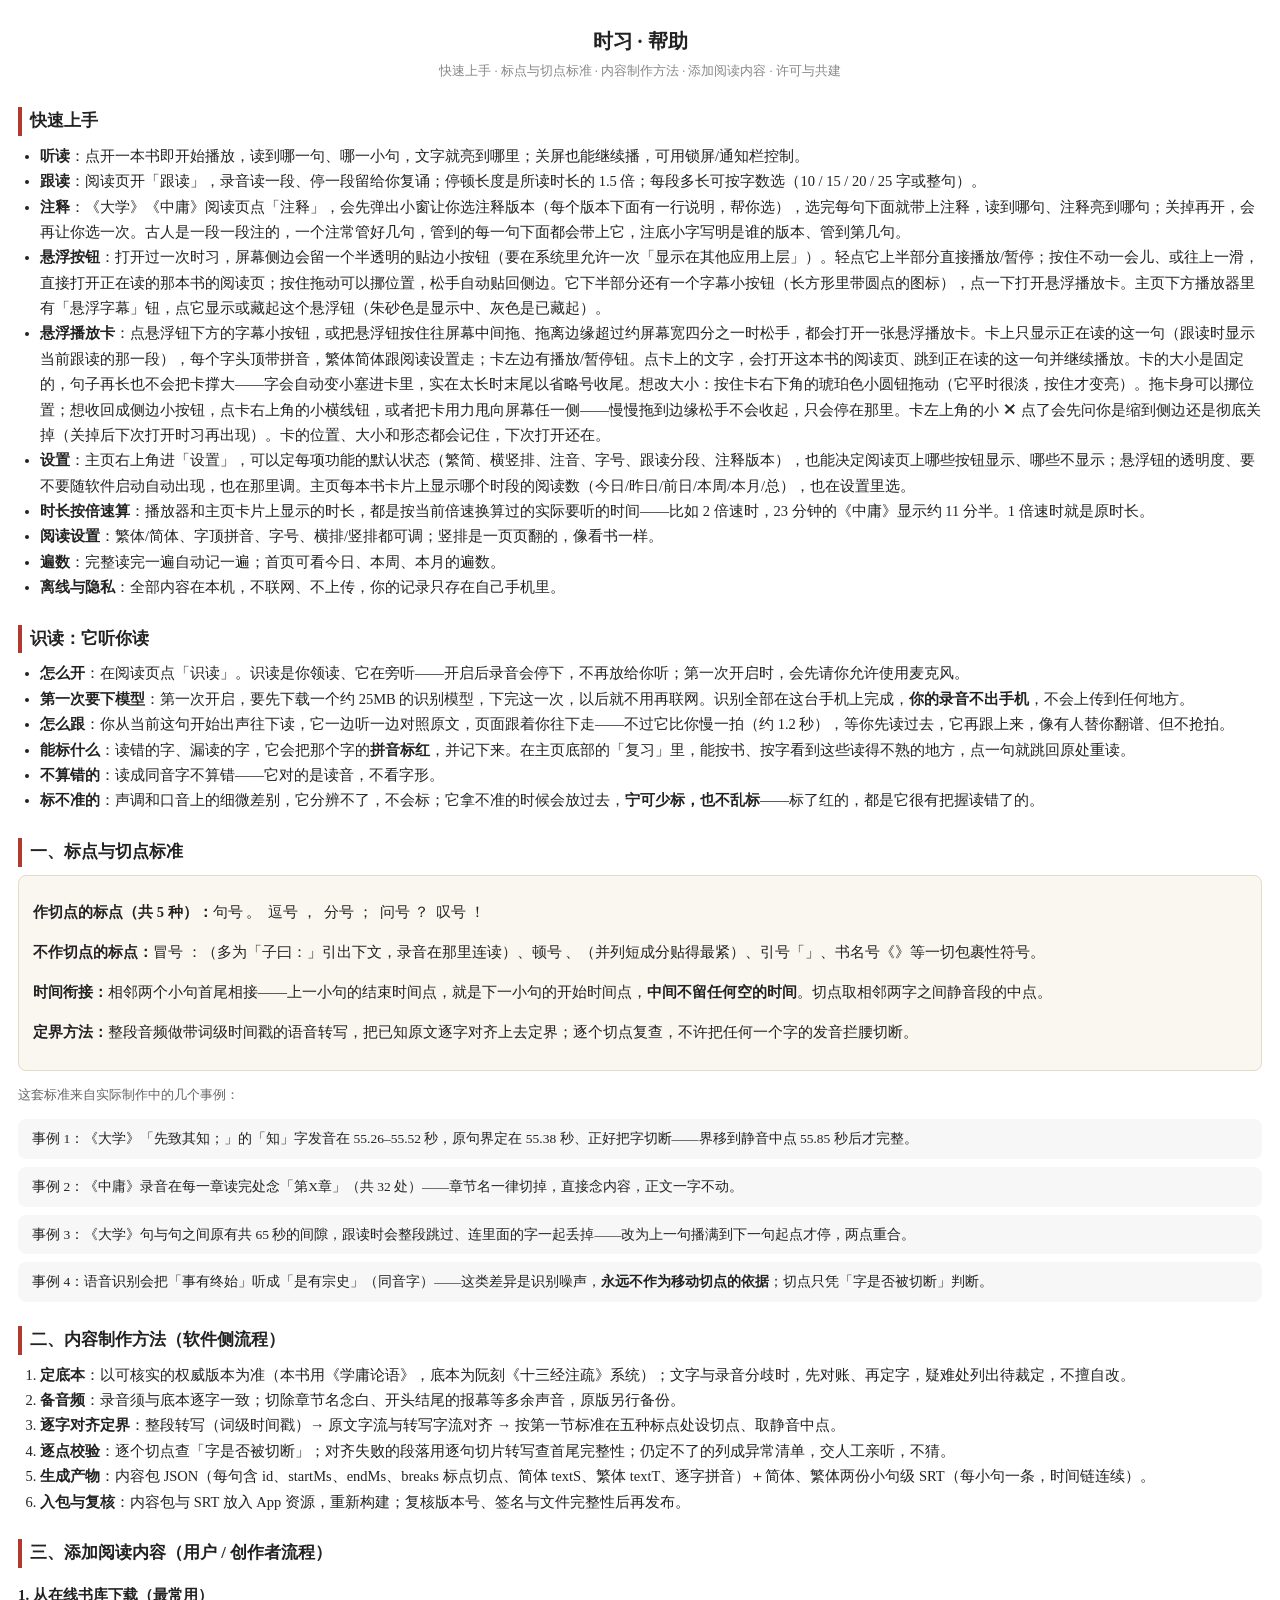
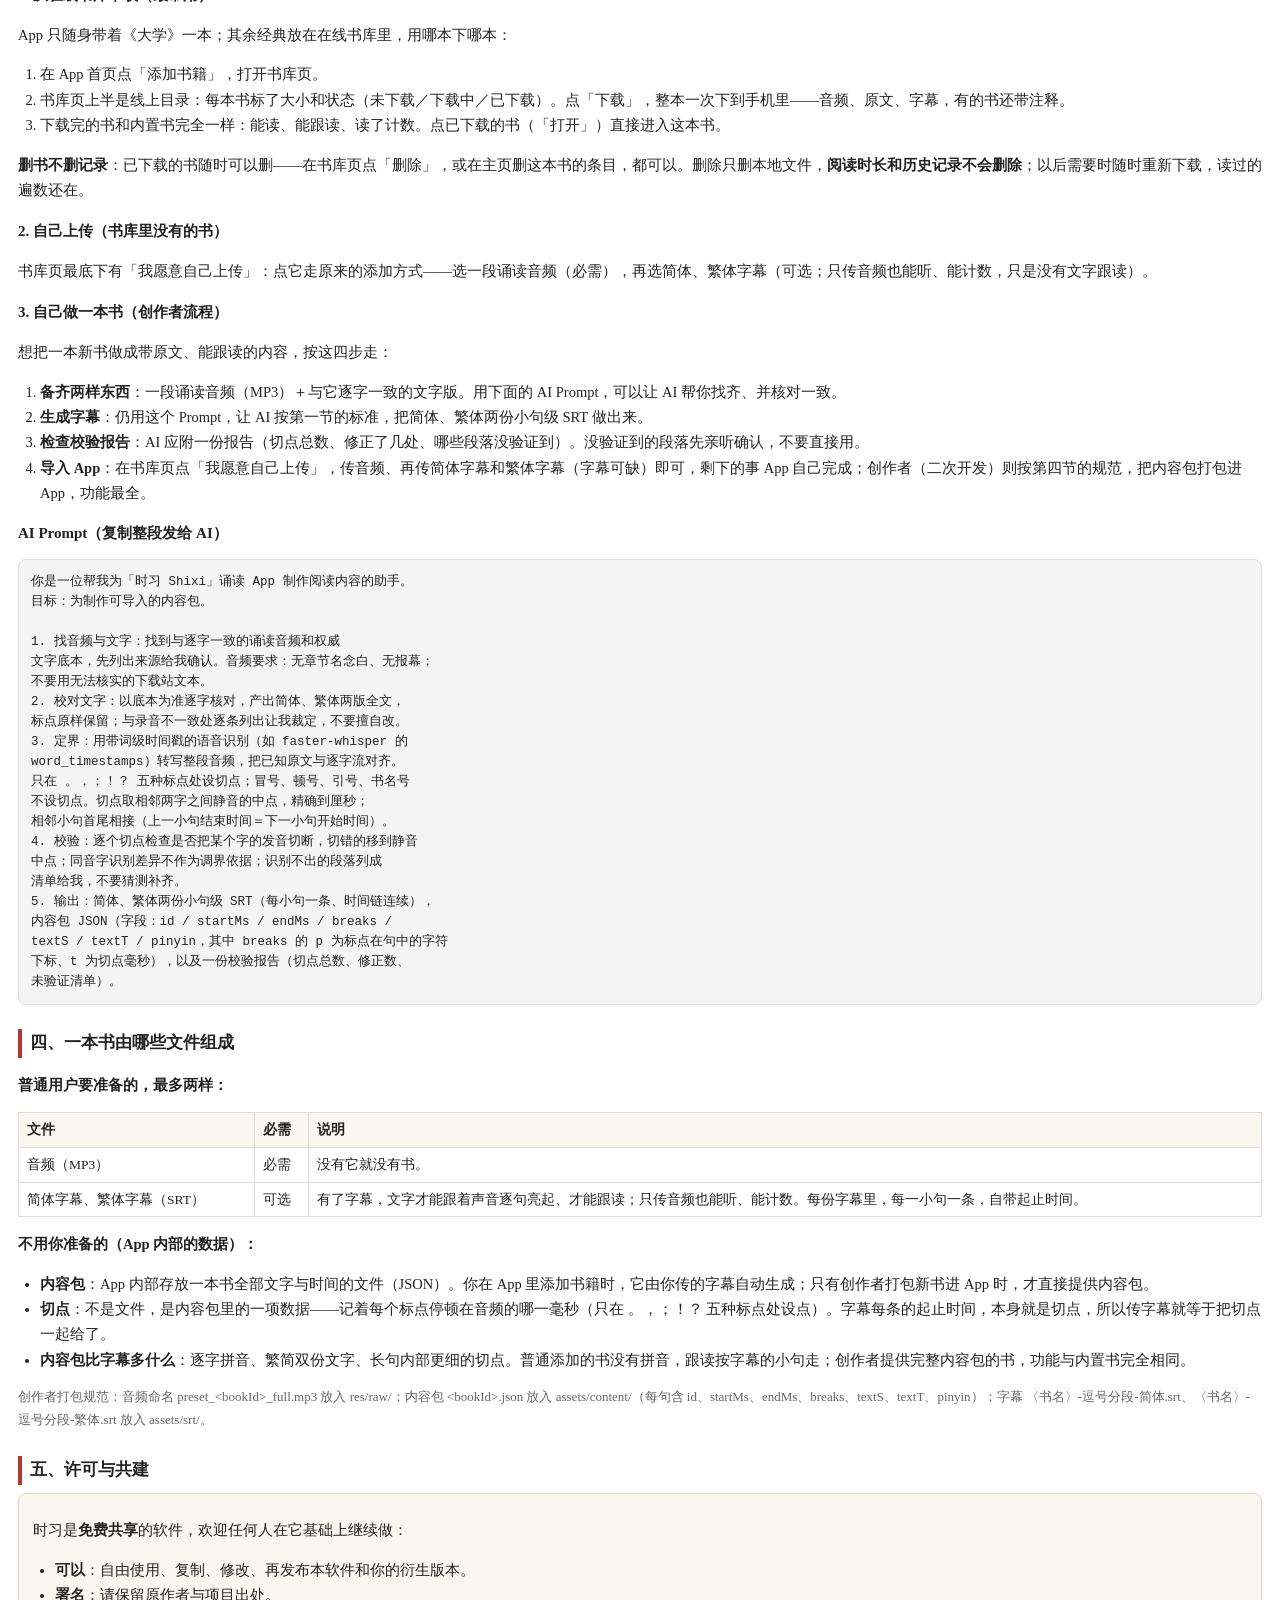
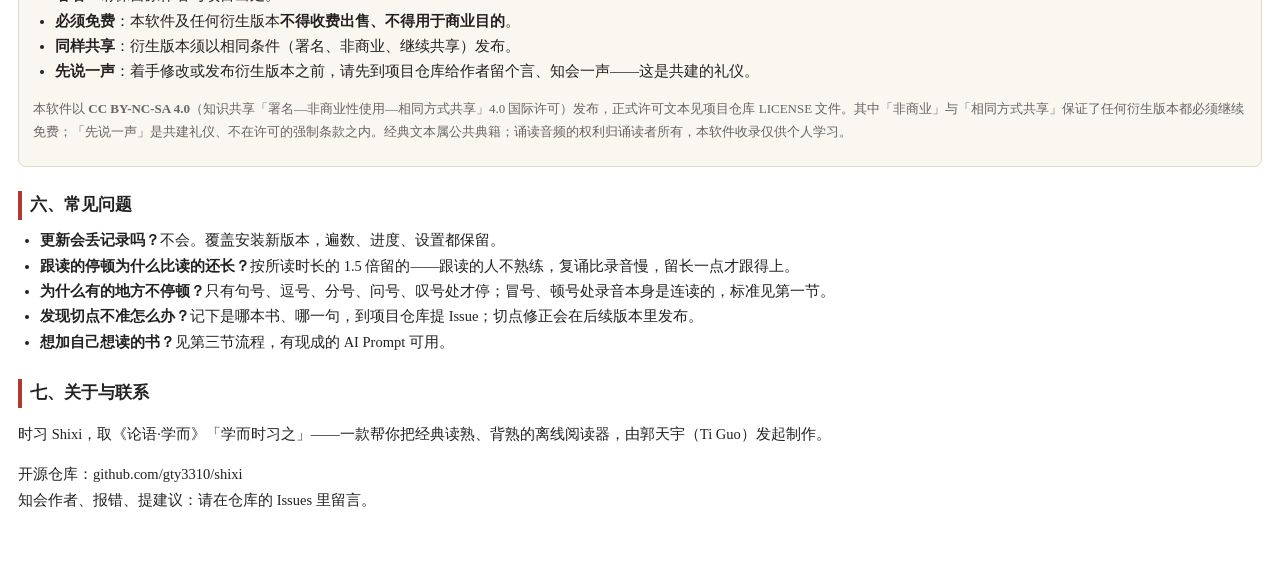
==== app/src/main/assets/help.html @ a1a8cb84 "v1.16.1 收尾：帮助页新增「识读：它听你读」一节（开启/25MB端侧模型/慢一拍1.2秒跟随/标红口径/同音字不算错/声调口音不标且不确定放过，源文件同步 assets 仅差 id=add）；设" ====
<!DOCTYPE html>
<html lang="zh-CN">
<head>
<meta charset="utf-8">
<meta name="viewport" content="width=device-width, initial-scale=1">
<title>时习 · 帮助</title>
<style>
body{font-family:"Noto Serif CJK SC",serif;margin:0;padding:20px 18px 40px;color:#222;line-height:1.75;font-size:15px;background:#fff}
h1{font-size:20px;text-align:center;margin:4px 0 2px}
.sub{text-align:center;color:#888;font-size:12.5px;margin-bottom:14px}
h2{font-size:16.5px;border-left:4px solid #b03a2e;padding-left:8px;margin:24px 0 8px}
h3{font-size:15px;margin:14px 0 4px}
p,li{font-size:14.5px}
ul,ol{padding-left:22px;margin:4px 0}
.rule{background:#faf6f0;border:1px solid #e5d9c8;border-radius:8px;padding:10px 14px;margin:8px 0}
.case{background:#f7f7f7;border-radius:8px;padding:8px 14px;margin:8px 0;font-size:13.5px}
pre{background:#f4f4f4;border:1px solid #ddd;border-radius:8px;padding:12px;font-size:12.5px;line-height:1.6;white-space:pre-wrap;word-break:break-all;font-family:monospace}
.small{color:#666;font-size:13px}
table{border-collapse:collapse;width:100%;font-size:13.5px;margin:6px 0}
td,th{border:1px solid #ddd;padding:5px 8px;text-align:left}
th{background:#faf6f0}
</style>
</head>
<body>
<h1>时习 · 帮助</h1>
<div class="sub">快速上手 · 标点与切点标准 · 内容制作方法 · 添加阅读内容 · 许可与共建</div>

<h2>快速上手</h2>
<ul>
<li><b>听读</b>：点开一本书即开始播放，读到哪一句、哪一小句，文字就亮到哪里；关屏也能继续播，可用锁屏/通知栏控制。</li>
<li><b>跟读</b>：阅读页开「跟读」，录音读一段、停一段留给你复诵；停顿长度是所读时长的 1.5 倍；每段多长可按字数选（10 / 15 / 20 / 25 字或整句）。</li>
<li><b>注释</b>：《大学》《中庸》阅读页点「注释」，会先弹出小窗让你选注释版本（每个版本下面有一行说明，帮你选），选完每句下面就带上注释，读到哪句、注释亮到哪句；关掉再开，会再让你选一次。古人是一段一段注的，一个注常管好几句，管到的每一句下面都会带上它，注底小字写明是谁的版本、管到第几句。</li>
<li><b>悬浮按钮</b>：打开过一次时习，屏幕侧边会留一个半透明的贴边小按钮（要在系统里允许一次「显示在其他应用上层」）。轻点它上半部分直接播放/暂停；按住不动一会儿、或往上一滑，直接打开正在读的那本书的阅读页；按住拖动可以挪位置，松手自动贴回侧边。它下半部分还有一个字幕小按钮（长方形里带圆点的图标），点一下打开悬浮播放卡。主页下方播放器里有「悬浮字幕」钮，点它显示或藏起这个悬浮钮（朱砂色是显示中、灰色是已藏起）。</li>
<li><b>悬浮播放卡</b>：点悬浮钮下方的字幕小按钮，或把悬浮钮按住往屏幕中间拖、拖离边缘超过约屏幕宽四分之一时松手，都会打开一张悬浮播放卡。卡上只显示正在读的这一句（跟读时显示当前跟读的那一段），每个字头顶带拼音，繁体简体跟阅读设置走；卡左边有播放/暂停钮。点卡上的文字，会打开这本书的阅读页、跳到正在读的这一句并继续播放。卡的大小是固定的，句子再长也不会把卡撑大——字会自动变小塞进卡里，实在太长时末尾以省略号收尾。想改大小：按住卡右下角的琥珀色小圆钮拖动（它平时很淡，按住才变亮）。拖卡身可以挪位置；想收回成侧边小按钮，点卡右上角的小横线钮，或者把卡用力甩向屏幕任一侧——慢慢拖到边缘松手不会收起，只会停在那里。卡左上角的小 ✕ 点了会先问你是缩到侧边还是彻底关掉（关掉后下次打开时习再出现）。卡的位置、大小和形态都会记住，下次打开还在。</li>
<li><b>设置</b>：主页右上角进「设置」，可以定每项功能的默认状态（繁简、横竖排、注音、字号、跟读分段、注释版本），也能决定阅读页上哪些按钮显示、哪些不显示；悬浮钮的透明度、要不要随软件启动自动出现，也在那里调。主页每本书卡片上显示哪个时段的阅读数（今日/昨日/前日/本周/本月/总），也在设置里选。</li>
<li><b>时长按倍速算</b>：播放器和主页卡片上显示的时长，都是按当前倍速换算过的实际要听的时间——比如 2 倍速时，23 分钟的《中庸》显示约 11 分半。1 倍速时就是原时长。</li>
<li><b>阅读设置</b>：繁体/简体、字顶拼音、字号、横排/竖排都可调；竖排是一页页翻的，像看书一样。</li>
<li><b>遍数</b>：完整读完一遍自动记一遍；首页可看今日、本周、本月的遍数。</li>
<li><b>离线与隐私</b>：全部内容在本机，不联网、不上传，你的记录只存在自己手机里。</li>
</ul>

<h2>识读：它听你读</h2>
<ul>
<li><b>怎么开</b>：在阅读页点「识读」。识读是你领读、它在旁听——开启后录音会停下，不再放给你听；第一次开启时，会先请你允许使用麦克风。</li>
<li><b>第一次要下模型</b>：第一次开启，要先下载一个约 25MB 的识别模型，下完这一次，以后就不用再联网。识别全部在这台手机上完成，<b>你的录音不出手机</b>，不会上传到任何地方。</li>
<li><b>怎么跟</b>：你从当前这句开始出声往下读，它一边听一边对照原文，页面跟着你往下走——不过它比你慢一拍（约 1.2 秒），等你先读过去，它再跟上来，像有人替你翻谱、但不抢拍。</li>
<li><b>能标什么</b>：读错的字、漏读的字，它会把那个字的<b>拼音标红</b>，并记下来。在主页底部的「复习」里，能按书、按字看到这些读得不熟的地方，点一句就跳回原处重读。</li>
<li><b>不算错的</b>：读成同音字不算错——它对的是读音，不看字形。</li>
<li><b>标不准的</b>：声调和口音上的细微差别，它分辨不了，不会标；它拿不准的时候会放过去，<b>宁可少标，也不乱标</b>——标了红的，都是它很有把握读错了的。</li>
</ul>

<h2>一、标点与切点标准</h2>
<div class="rule">
<p><b>作切点的标点（共 5 种）：</b>句号 。 &nbsp;逗号 ， &nbsp;分号 ； &nbsp;问号 ？ &nbsp;叹号 ！</p>
<p><b>不作切点的标点：</b>冒号 ：（多为「子曰：」引出下文，录音在那里连读）、顿号 、（并列短成分贴得最紧）、引号「」、书名号《》等一切包裹性符号。</p>
<p><b>时间衔接：</b>相邻两个小句首尾相接——上一小句的结束时间点，就是下一小句的开始时间点，<b>中间不留任何空的时间</b>。切点取相邻两字之间静音段的中点。</p>
<p><b>定界方法：</b>整段音频做带词级时间戳的语音转写，把已知原文逐字对齐上去定界；逐个切点复查，不许把任何一个字的发音拦腰切断。</p>
</div>
<p class="small">这套标准来自实际制作中的几个事例：</p>
<div class="case">事例 1：《大学》「先致其知；」的「知」字发音在 55.26–55.52 秒，原句界定在 55.38 秒、正好把字切断——界移到静音中点 55.85 秒后才完整。</div>
<div class="case">事例 2：《中庸》录音在每一章读完处念「第X章」（共 32 处）——章节名一律切掉，直接念内容，正文一字不动。</div>
<div class="case">事例 3：《大学》句与句之间原有共 65 秒的间隙，跟读时会整段跳过、连里面的字一起丢掉——改为上一句播满到下一句起点才停，两点重合。</div>
<div class="case">事例 4：语音识别会把「事有终始」听成「是有宗史」（同音字）——这类差异是识别噪声，<b>永远不作为移动切点的依据</b>；切点只凭「字是否被切断」判断。</div>

<h2>二、内容制作方法（软件侧流程）</h2>
<ol>
<li><b>定底本</b>：以可核实的权威版本为准（本书用《学庸论语》，底本为阮刻《十三经注疏》系统）；文字与录音分歧时，先对账、再定字，疑难处列出待裁定，不擅自改。</li>
<li><b>备音频</b>：录音须与底本逐字一致；切除章节名念白、开头结尾的报幕等多余声音，原版另行备份。</li>
<li><b>逐字对齐定界</b>：整段转写（词级时间戳）→ 原文字流与转写字流对齐 → 按第一节标准在五种标点处设切点、取静音中点。</li>
<li><b>逐点校验</b>：逐个切点查「字是否被切断」；对齐失败的段落用逐句切片转写查首尾完整性；仍定不了的列成异常清单，交人工亲听，不猜。</li>
<li><b>生成产物</b>：内容包 JSON（每句含 id、startMs、endMs、breaks 标点切点、简体 textS、繁体 textT、逐字拼音）＋简体、繁体两份小句级 SRT（每小句一条，时间链连续）。</li>
<li><b>入包与复核</b>：内容包与 SRT 放入 App 资源，重新构建；复核版本号、签名与文件完整性后再发布。</li>
</ol>

<h2 id="add">三、添加阅读内容（用户 / 创作者流程）</h2>
<h3>1. 从在线书库下载（最常用）</h3>
<p>App 只随身带着《大学》一本；其余经典放在在线书库里，用哪本下哪本：</p>
<ol>
<li>在 App 首页点「添加书籍」，打开书库页。</li>
<li>书库页上半是线上目录：每本书标了大小和状态（未下载／下载中／已下载）。点「下载」，整本一次下到手机里——音频、原文、字幕，有的书还带注释。</li>
<li>下载完的书和内置书完全一样：能读、能跟读、读了计数。点已下载的书（「打开」）直接进入这本书。</li>
</ol>
<p><b>删书不删记录</b>：已下载的书随时可以删——在书库页点「删除」，或在主页删这本书的条目，都可以。删除只删本地文件，<b>阅读时长和历史记录不会删除</b>；以后需要时随时重新下载，读过的遍数还在。</p>
<h3>2. 自己上传（书库里没有的书）</h3>
<p>书库页最底下有「我愿意自己上传」：点它走原来的添加方式——选一段诵读音频（必需），再选简体、繁体字幕（可选；只传音频也能听、能计数，只是没有文字跟读）。</p>
<h3>3. 自己做一本书（创作者流程）</h3>
<p>想把一本新书做成带原文、能跟读的内容，按这四步走：</p>
<ol>
<li><b>备齐两样东西</b>：一段诵读音频（MP3）＋与它逐字一致的文字版。用下面的 AI Prompt，可以让 AI 帮你找齐、并核对一致。</li>
<li><b>生成字幕</b>：仍用这个 Prompt，让 AI 按第一节的标准，把简体、繁体两份小句级 SRT 做出来。</li>
<li><b>检查校验报告</b>：AI 应附一份报告（切点总数、修正了几处、哪些段落没验证到）。没验证到的段落先亲听确认，不要直接用。</li>
<li><b>导入 App</b>：在书库页点「我愿意自己上传」，传音频、再传简体字幕和繁体字幕（字幕可缺）即可，剩下的事 App 自己完成；创作者（二次开发）则按第四节的规范，把内容包打包进 App，功能最全。</li>
</ol>
<h3>AI Prompt（复制整段发给 AI）</h3>
<pre>你是一位帮我为「时习 Shixi」诵读 App 制作阅读内容的助手。
目标：为制作可导入的内容包。

1. 找音频与文字：找到与逐字一致的诵读音频和权威
文字底本，先列出来源给我确认。音频要求：无章节名念白、无报幕；
不要用无法核实的下载站文本。
2. 校对文字：以底本为准逐字核对，产出简体、繁体两版全文，
标点原样保留；与录音不一致处逐条列出让我裁定，不要擅自改。
3. 定界：用带词级时间戳的语音识别（如 faster-whisper 的
word_timestamps）转写整段音频，把已知原文与逐字流对齐。
只在 。，；！？ 五种标点处设切点；冒号、顿号、引号、书名号
不设切点。切点取相邻两字之间静音的中点，精确到厘秒；
相邻小句首尾相接（上一小句结束时间＝下一小句开始时间）。
4. 校验：逐个切点检查是否把某个字的发音切断，切错的移到静音
中点；同音字识别差异不作为调界依据；识别不出的段落列成
清单给我，不要猜测补齐。
5. 输出：简体、繁体两份小句级 SRT（每小句一条、时间链连续），
内容包 JSON（字段：id / startMs / endMs / breaks /
textS / textT / pinyin，其中 breaks 的 p 为标点在句中的字符
下标、t 为切点毫秒），以及一份校验报告（切点总数、修正数、
未验证清单）。</pre>

<h2>四、一本书由哪些文件组成</h2>
<p><b>普通用户要准备的，最多两样：</b></p>
<table>
<tr><th>文件</th><th>必需</th><th>说明</th></tr>
<tr><td>音频（MP3）</td><td>必需</td><td>没有它就没有书。</td></tr>
<tr><td>简体字幕、繁体字幕（SRT）</td><td>可选</td><td>有了字幕，文字才能跟着声音逐句亮起、才能跟读；只传音频也能听、能计数。每份字幕里，每一小句一条，自带起止时间。</td></tr>
</table>
<p><b>不用你准备的（App 内部的数据）：</b></p>
<ul>
<li><b>内容包</b>：App 内部存放一本书全部文字与时间的文件（JSON）。你在 App 里添加书籍时，它由你传的字幕自动生成；只有创作者打包新书进 App 时，才直接提供内容包。</li>
<li><b>切点</b>：不是文件，是内容包里的一项数据——记着每个标点停顿在音频的哪一毫秒（只在 。，；！？ 五种标点处设点）。字幕每条的起止时间，本身就是切点，所以传字幕就等于把切点一起给了。</li>
<li><b>内容包比字幕多什么</b>：逐字拼音、繁简双份文字、长句内部更细的切点。普通添加的书没有拼音，跟读按字幕的小句走；创作者提供完整内容包的书，功能与内置书完全相同。</li>
</ul>
<p class="small">创作者打包规范：音频命名 preset_&lt;bookId&gt;_full.mp3 放入 res/raw/；内容包 &lt;bookId&gt;.json 放入 assets/content/（每句含 id、startMs、endMs、breaks、textS、textT、pinyin）；字幕 〈书名〉-逗号分段-简体.srt、〈书名〉-逗号分段-繁体.srt 放入 assets/srt/。</p>

<h2>五、许可与共建</h2>
<div class="rule">
<p>时习是<b>免费共享</b>的软件，欢迎任何人在它基础上继续做：</p>
<ul>
<li><b>可以</b>：自由使用、复制、修改、再发布本软件和你的衍生版本。</li>
<li><b>署名</b>：请保留原作者与项目出处。</li>
<li><b>必须免费</b>：本软件及任何衍生版本<b>不得收费出售、不得用于商业目的</b>。</li>
<li><b>同样共享</b>：衍生版本须以相同条件（署名、非商业、继续共享）发布。</li>
<li><b>先说一声</b>：着手修改或发布衍生版本之前，请先到项目仓库给作者留个言、知会一声——这是共建的礼仪。</li>
</ul>
<p class="small">本软件以 <b>CC BY-NC-SA 4.0</b>（知识共享「署名—非商业性使用—相同方式共享」4.0 国际许可）发布，正式许可文本见项目仓库 LICENSE 文件。其中「非商业」与「相同方式共享」保证了任何衍生版本都必须继续免费；「先说一声」是共建礼仪、不在许可的强制条款之内。经典文本属公共典籍；诵读音频的权利归诵读者所有，本软件收录仅供个人学习。</p>
</div>

<h2>六、常见问题</h2>
<ul>
<li><b>更新会丢记录吗？</b>不会。覆盖安装新版本，遍数、进度、设置都保留。</li>
<li><b>跟读的停顿为什么比读的还长？</b>按所读时长的 1.5 倍留的——跟读的人不熟练，复诵比录音慢，留长一点才跟得上。</li>
<li><b>为什么有的地方不停顿？</b>只有句号、逗号、分号、问号、叹号处才停；冒号、顿号处录音本身是连读的，标准见第一节。</li>
<li><b>发现切点不准怎么办？</b>记下是哪本书、哪一句，到项目仓库提 Issue；切点修正会在后续版本里发布。</li>
<li><b>想加自己想读的书？</b>见第三节流程，有现成的 AI Prompt 可用。</li>
</ul>

<h2>七、关于与联系</h2>
<p>时习 Shixi，取《论语·学而》「学而时习之」——一款帮你把经典读熟、背熟的离线阅读器，由郭天宇（Ti Guo）发起制作。</p>
<p>开源仓库：github.com/gty3310/shixi<br>知会作者、报错、提建议：请在仓库的 Issues 里留言。</p>
</body>
</html>
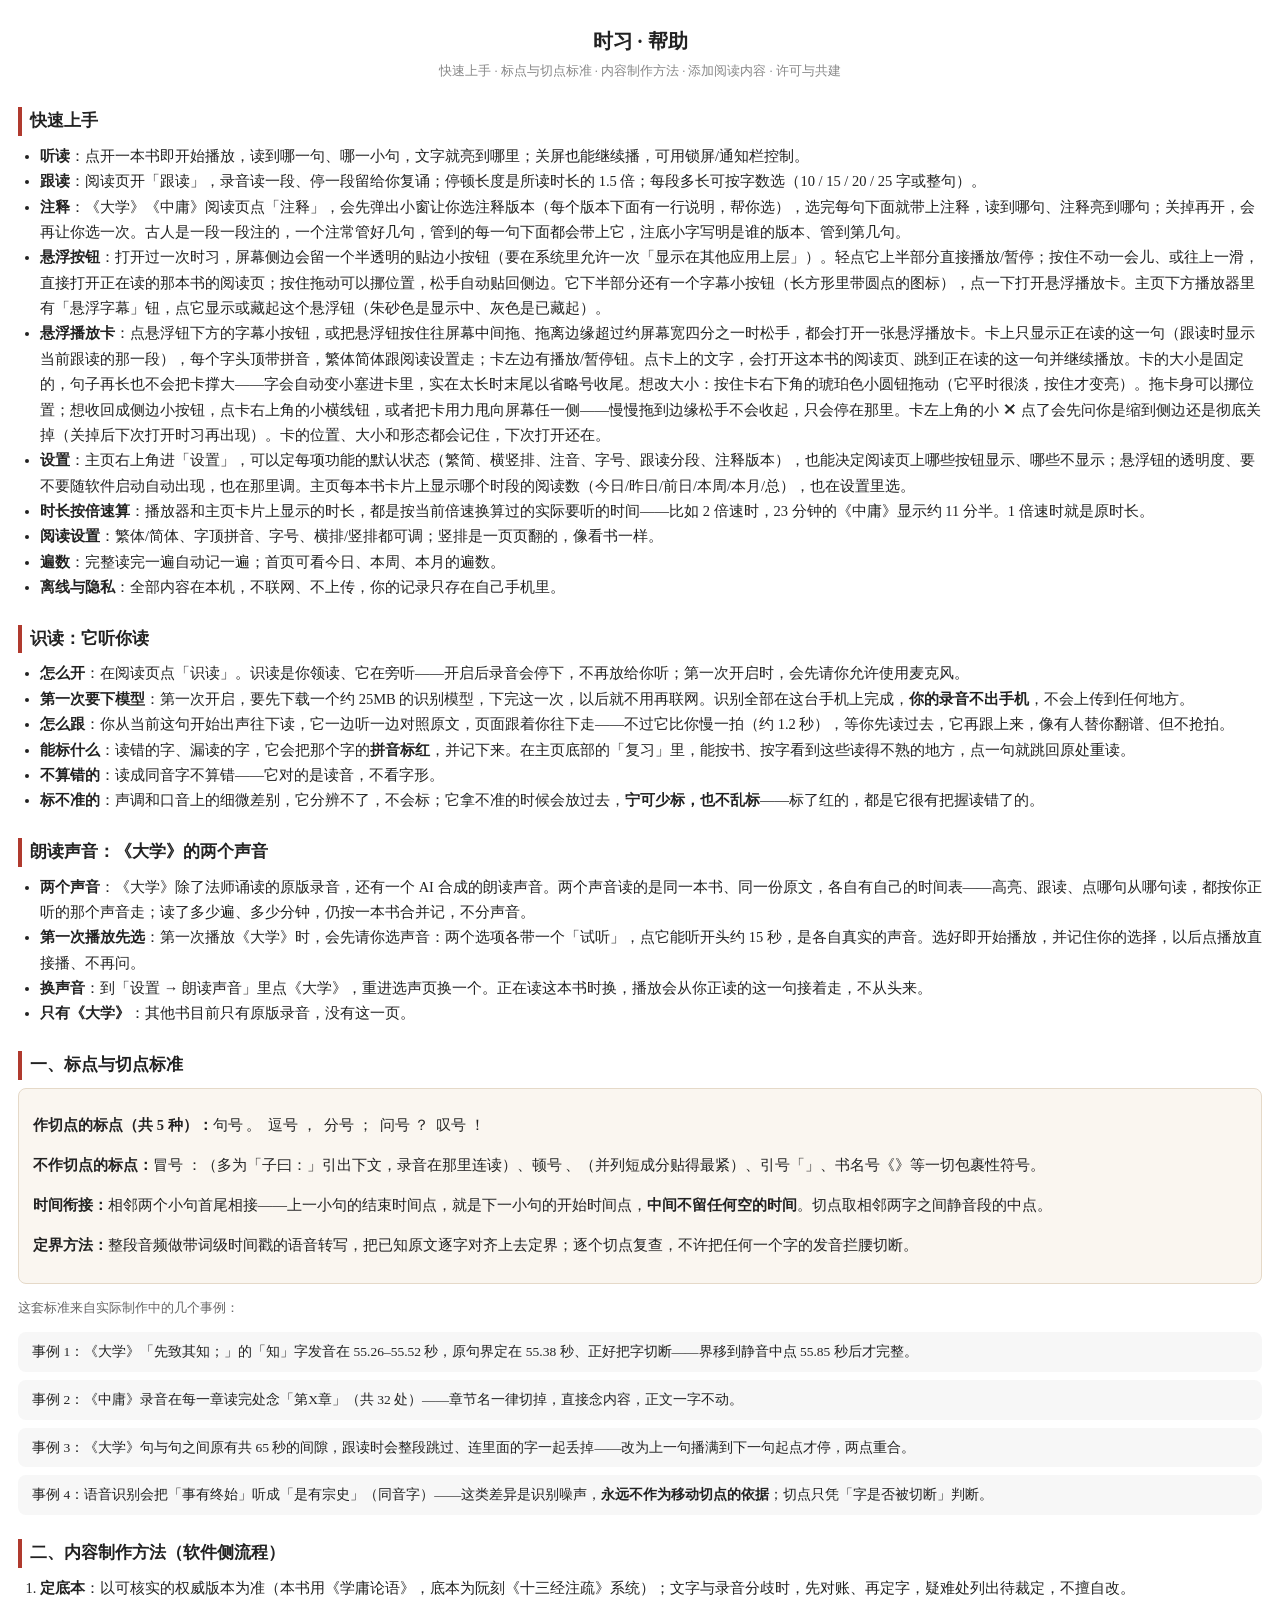
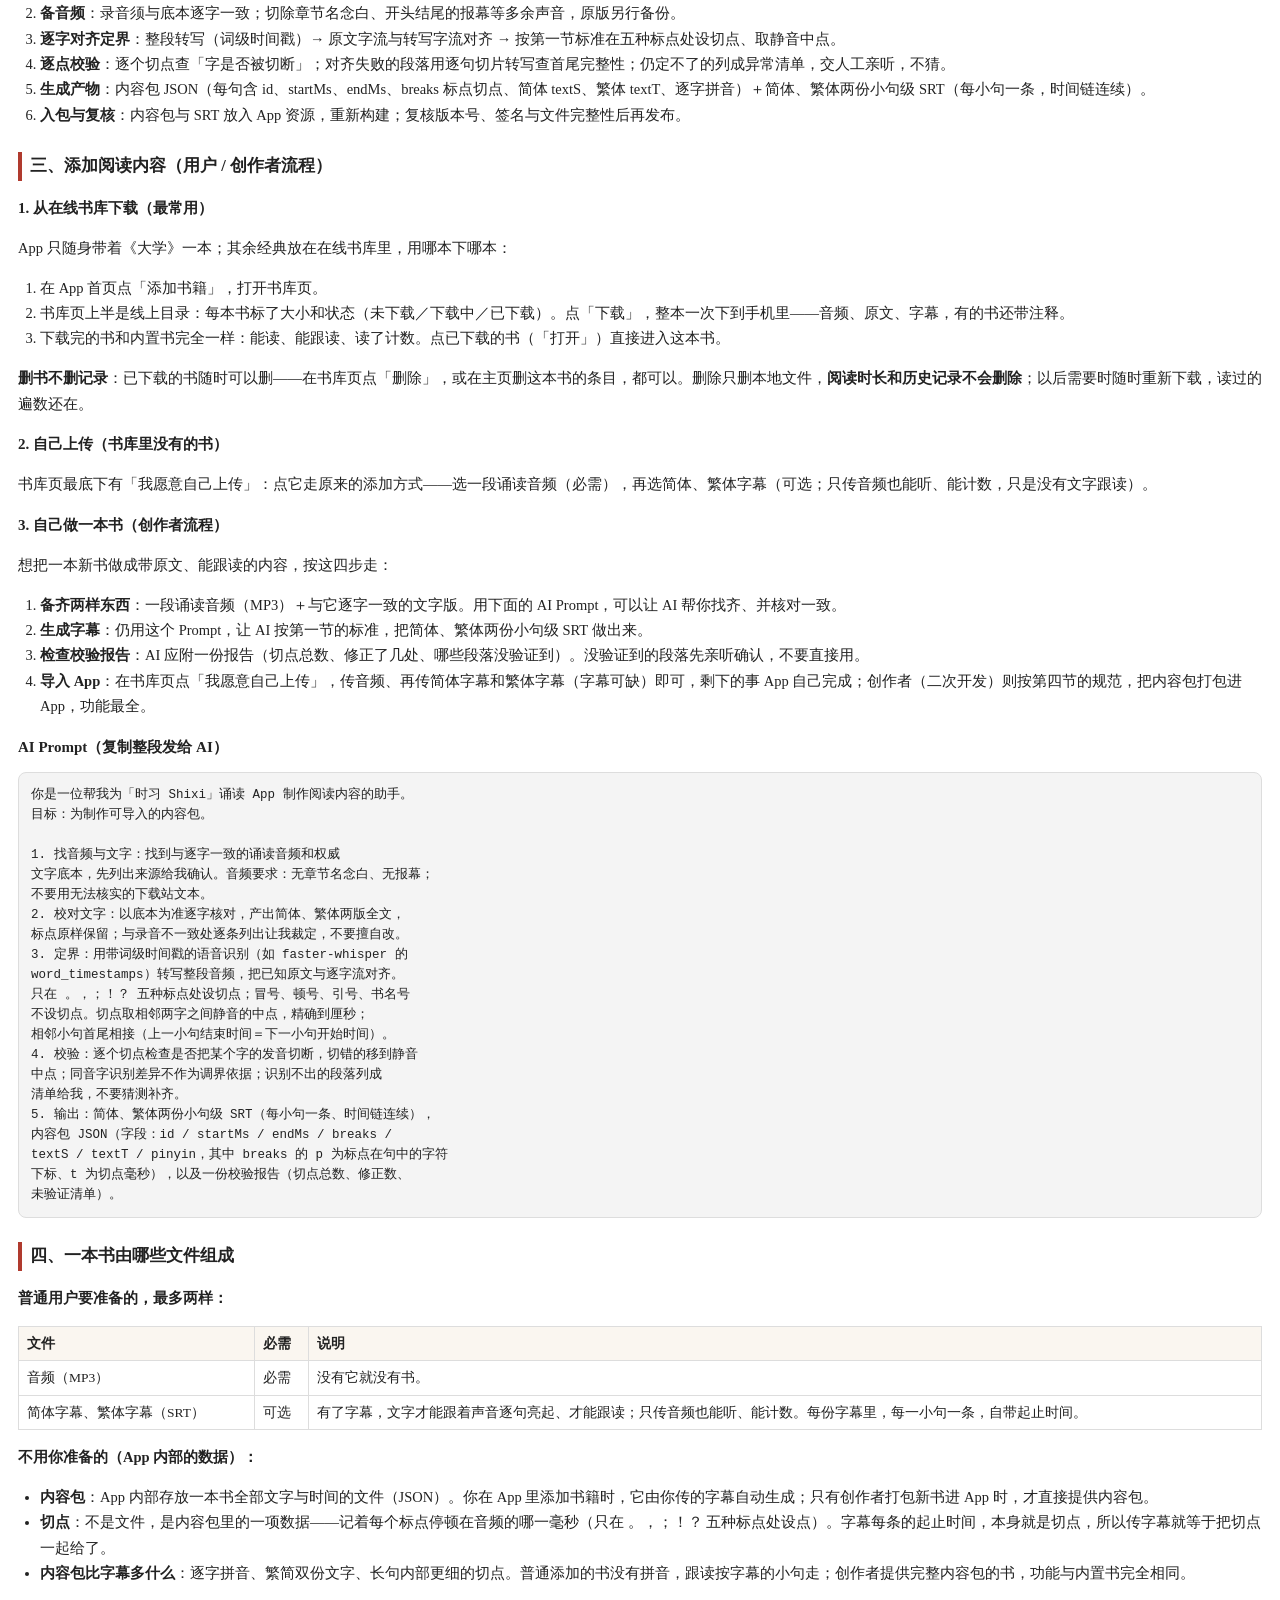
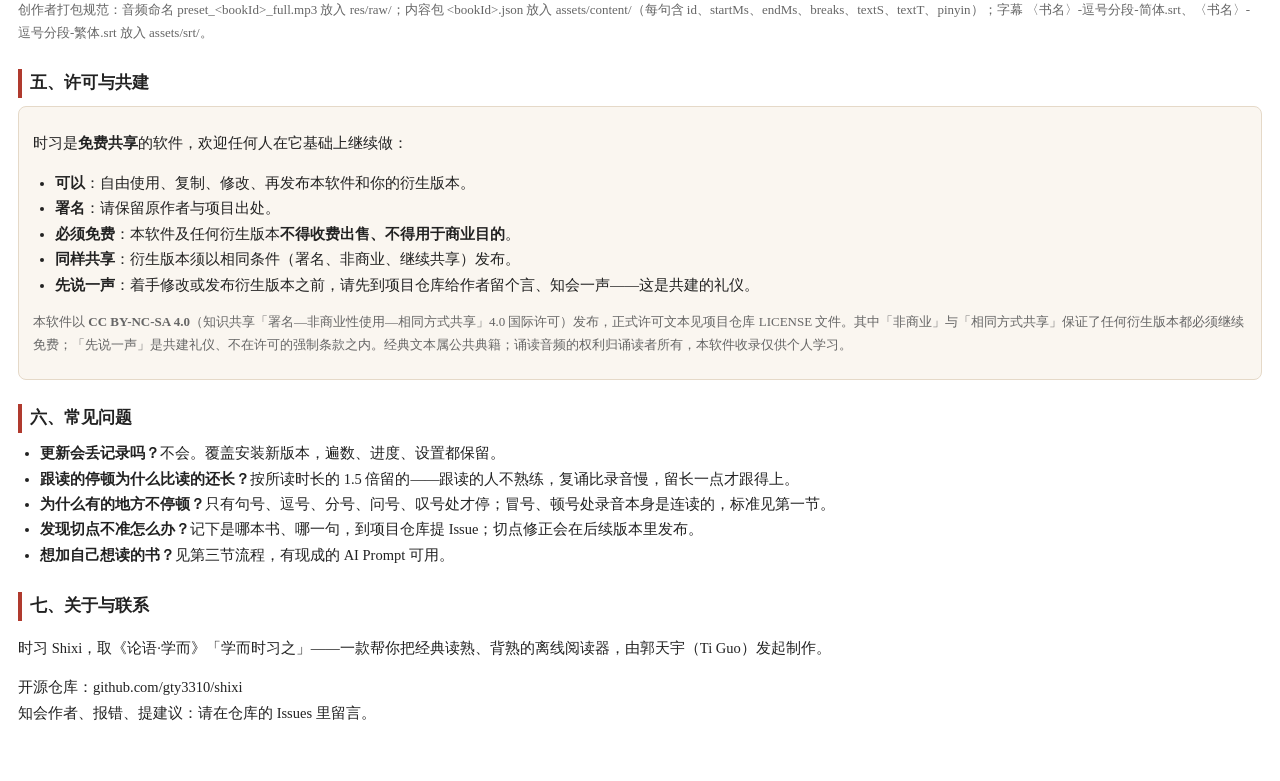
==== commit 947cf7a3: "v1.17.0 《大学》双声音与首播选声：新增 AI 朗读音轨资产（audio_ai，与原声同句 id、时间轴逐句实测）；VoicePref 按书存声音偏好（voice_pref_<bookId>）与" ====
--- a/app/src/main/assets/help.html
+++ b/app/src/main/assets/help.html
@@ -47,6 +47,14 @@
 <li><b>能标什么</b>：读错的字、漏读的字，它会把那个字的<b>拼音标红</b>，并记下来。在主页底部的「复习」里，能按书、按字看到这些读得不熟的地方，点一句就跳回原处重读。</li>
 <li><b>不算错的</b>：读成同音字不算错——它对的是读音，不看字形。</li>
 <li><b>标不准的</b>：声调和口音上的细微差别，它分辨不了，不会标；它拿不准的时候会放过去，<b>宁可少标，也不乱标</b>——标了红的，都是它很有把握读错了的。</li>
+</ul>
+
+<h2>朗读声音：《大学》的两个声音</h2>
+<ul>
+<li><b>两个声音</b>：《大学》除了法师诵读的原版录音，还有一个 AI 合成的朗读声音。两个声音读的是同一本书、同一份原文，各自有自己的时间表——高亮、跟读、点哪句从哪句读，都按你正听的那个声音走；读了多少遍、多少分钟，仍按一本书合并记，不分声音。</li>
+<li><b>第一次播放先选</b>：第一次播放《大学》时，会先请你选声音：两个选项各带一个「试听」，点它能听开头约 15 秒，是各自真实的声音。选好即开始播放，并记住你的选择，以后点播放直接播、不再问。</li>
+<li><b>换声音</b>：到「设置 → 朗读声音」里点《大学》，重进选声页换一个。正在读这本书时换，播放会从你正读的这一句接着走，不从头来。</li>
+<li><b>只有《大学》</b>：其他书目前只有原版录音，没有这一页。</li>
 </ul>
 
 <h2>一、标点与切点标准</h2>
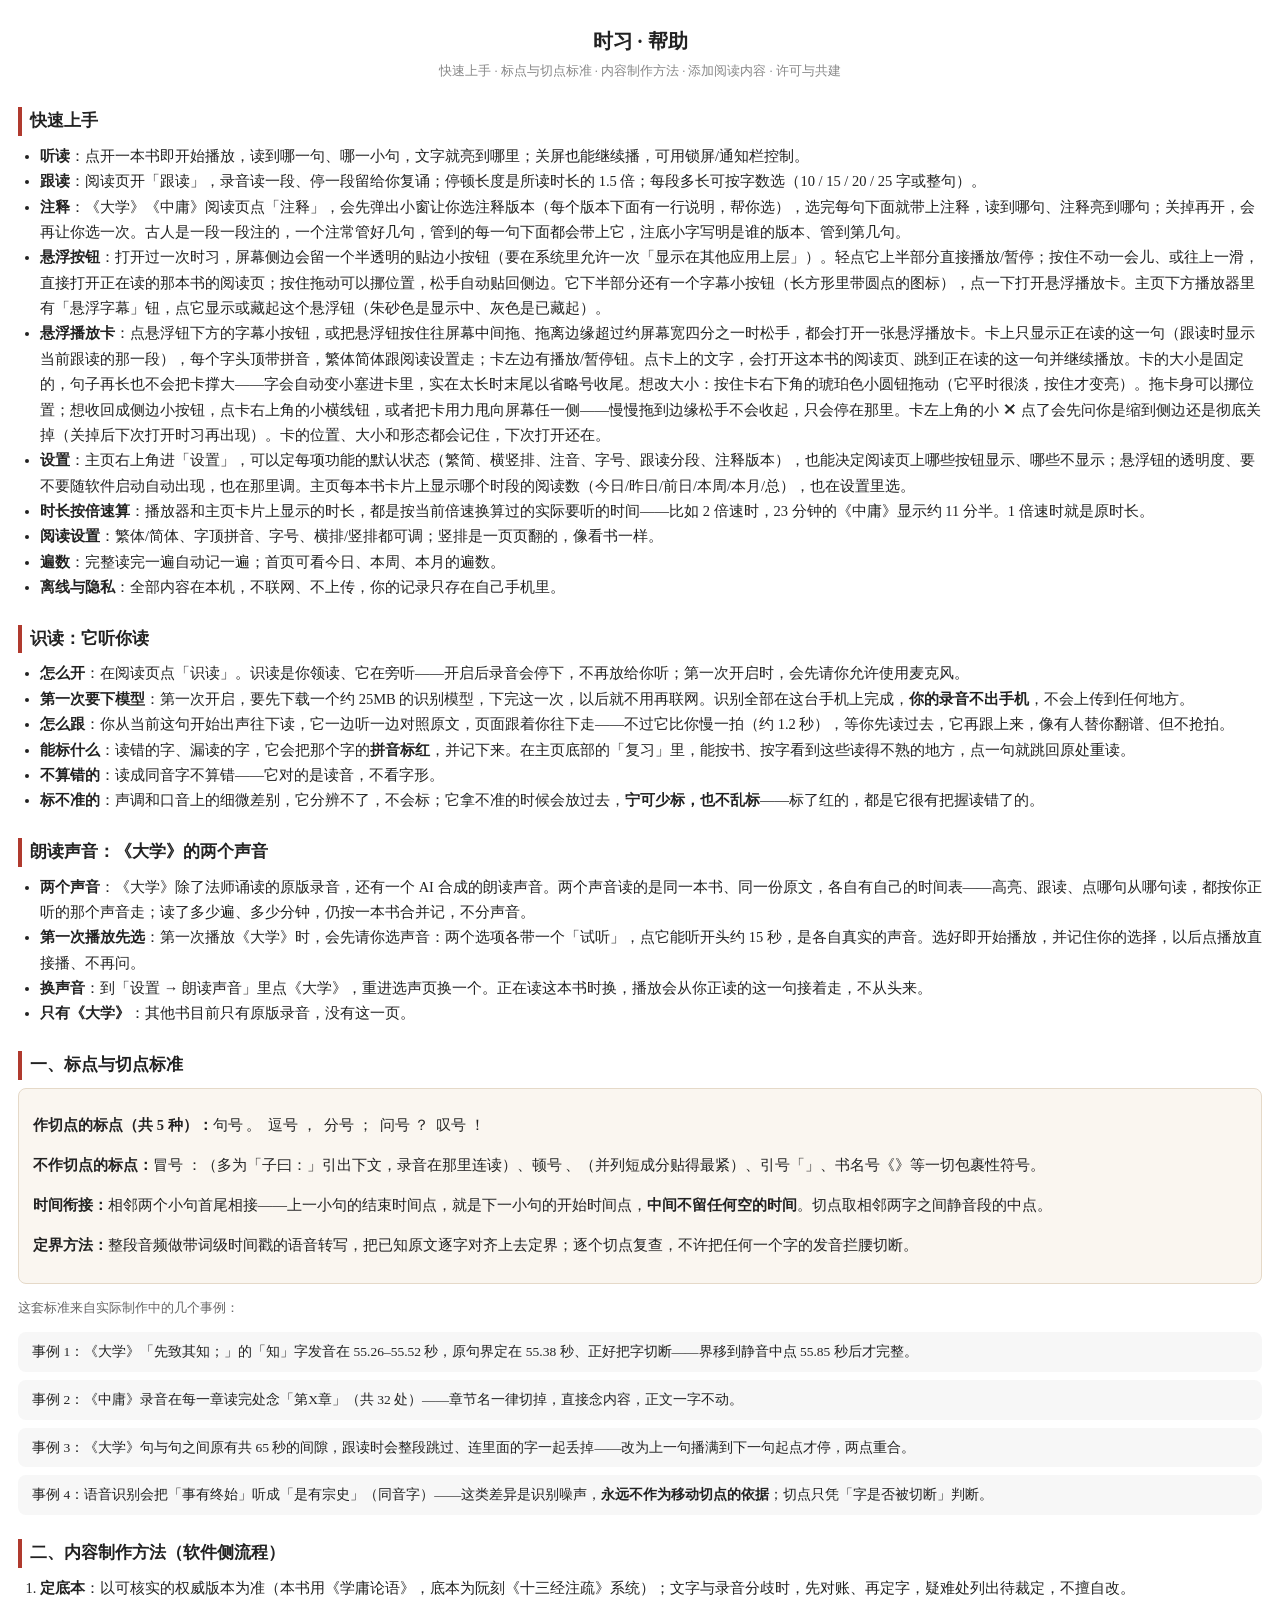
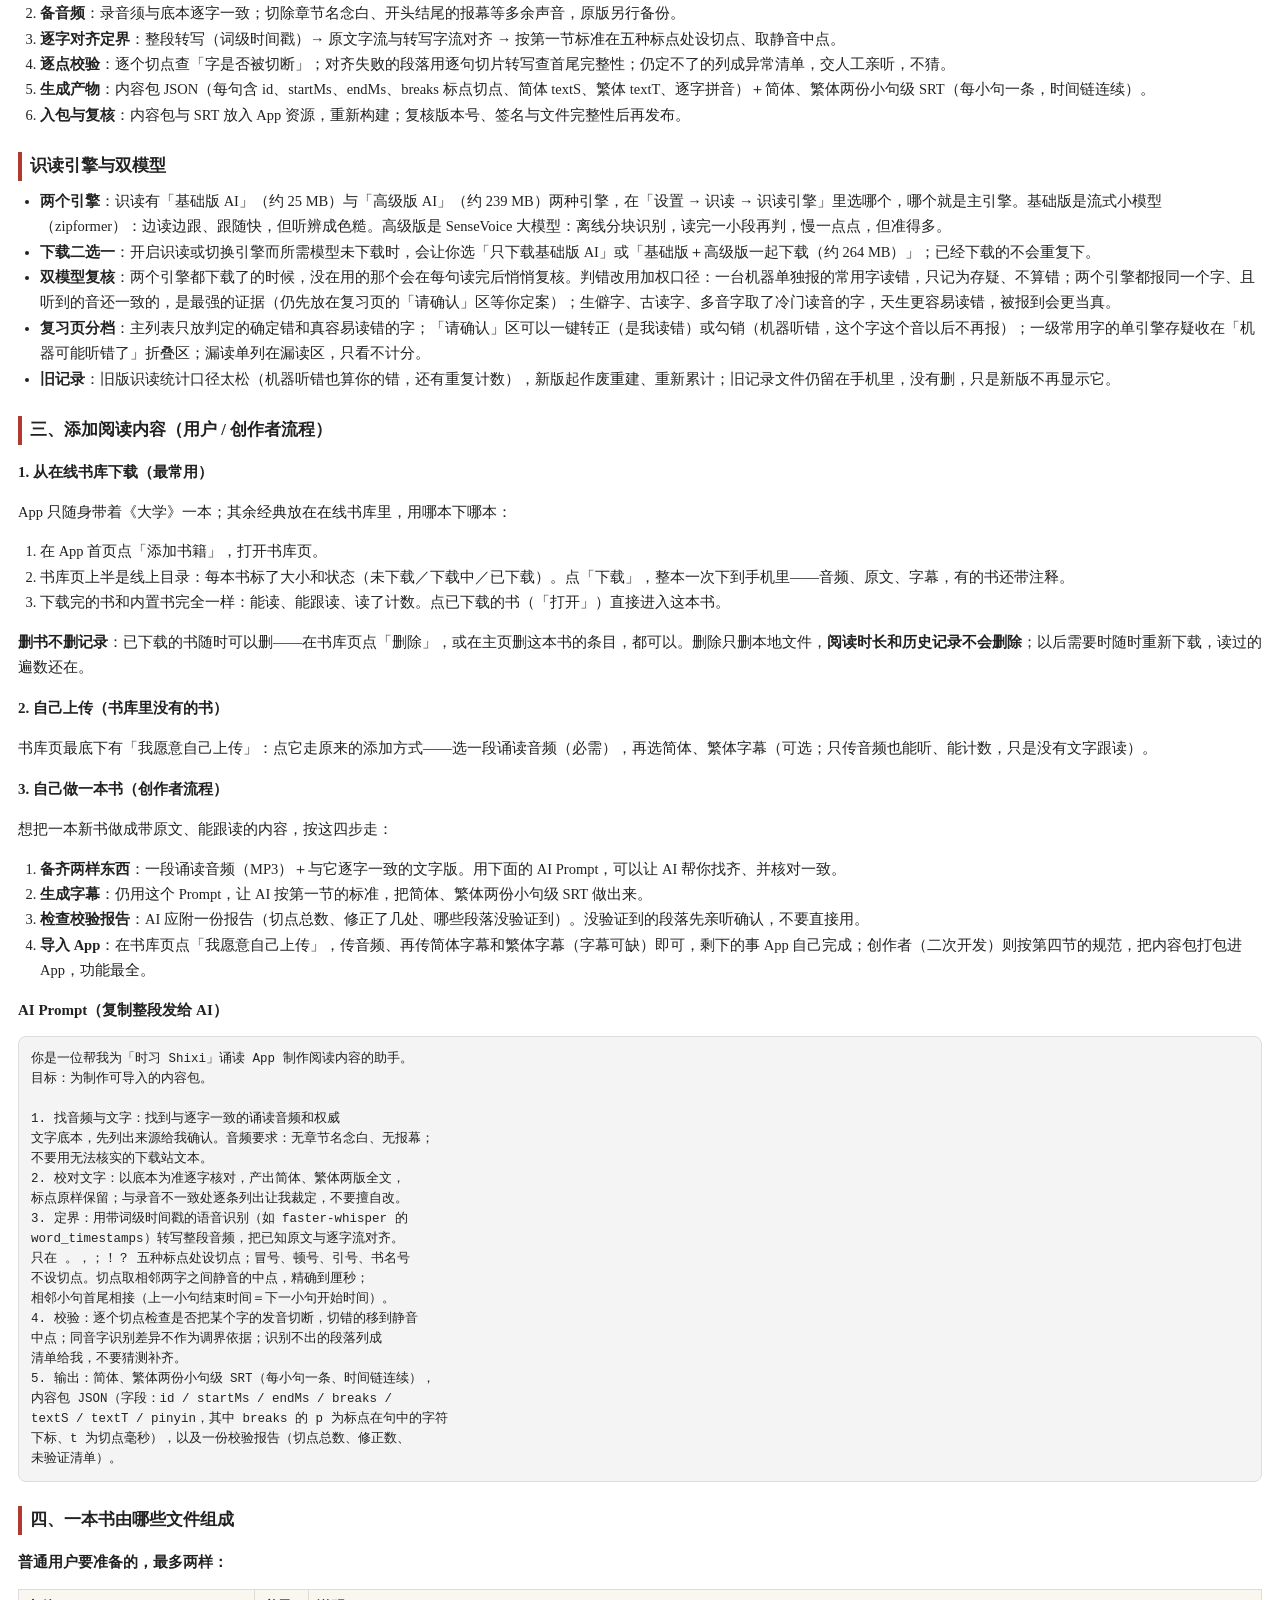
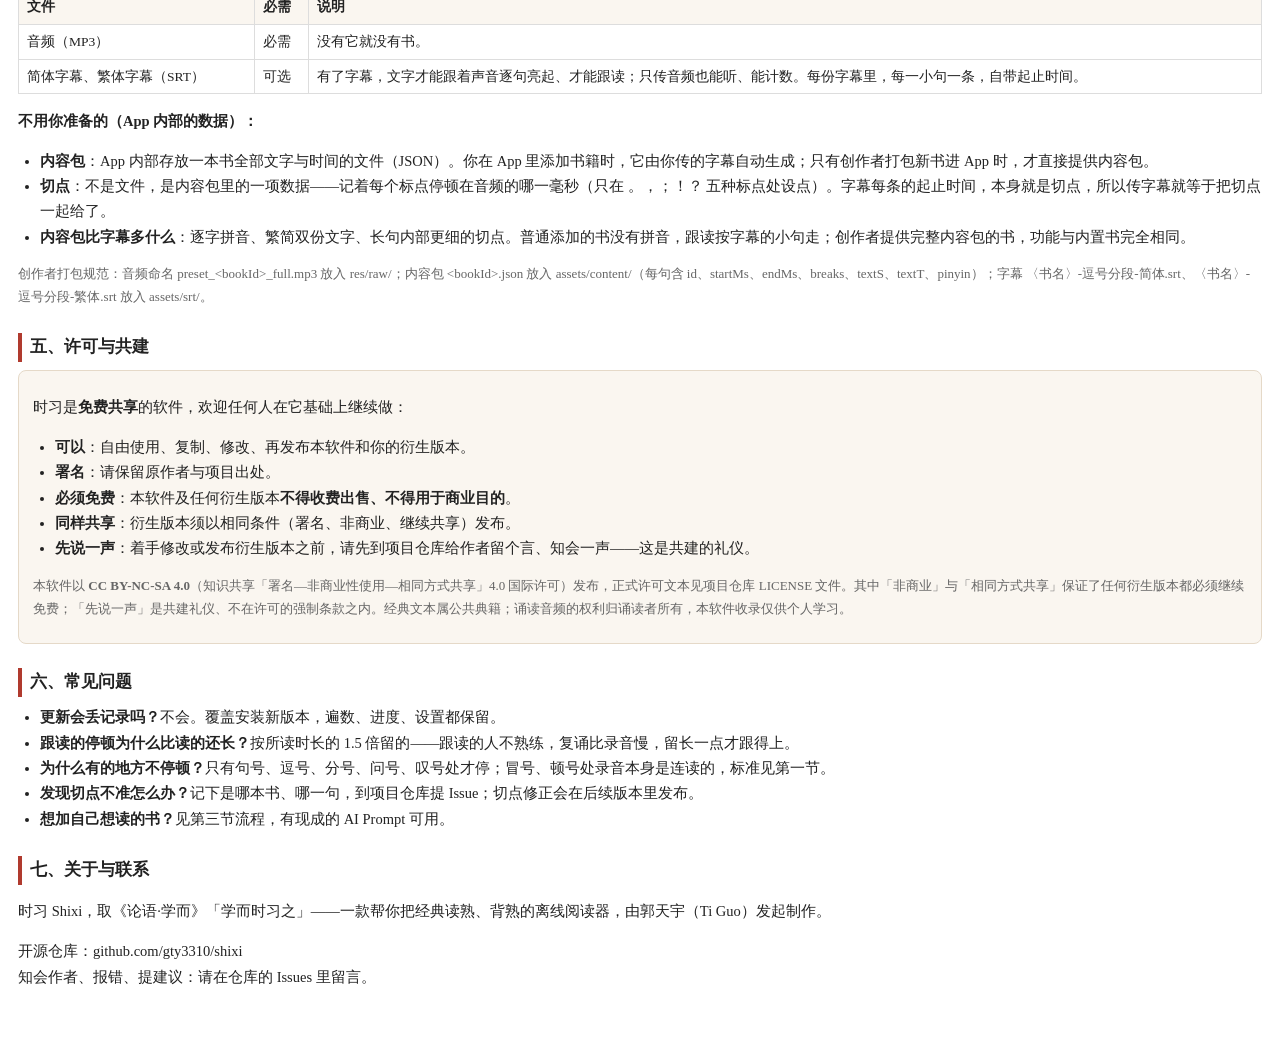
==== commit 91198a29: "v1.18.0 识读双引擎版：引擎可选（基础版/高级版，界面只用此二名）＋离线大模型分块+伪partial接入＋副引擎逐块复核；加权判定v2（W先验/E音素距离/C双报一致+2/K雪崩，T=2，低先验" ====
--- a/app/src/main/assets/help.html
+++ b/app/src/main/assets/help.html
@@ -79,6 +79,15 @@
 <li><b>生成产物</b>：内容包 JSON（每句含 id、startMs、endMs、breaks 标点切点、简体 textS、繁体 textT、逐字拼音）＋简体、繁体两份小句级 SRT（每小句一条，时间链连续）。</li>
 <li><b>入包与复核</b>：内容包与 SRT 放入 App 资源，重新构建；复核版本号、签名与文件完整性后再发布。</li>
 </ol>
+
+<h2>识读引擎与双模型</h2>
+<ul>
+<li><b>两个引擎</b>：识读有「基础版 AI」（约 25 MB）与「高级版 AI」（约 239 MB）两种引擎，在「设置 → 识读 → 识读引擎」里选哪个，哪个就是主引擎。基础版是流式小模型（zipformer）：边读边跟、跟随快，但听辨成色糙。高级版是 SenseVoice 大模型：离线分块识别，读完一小段再判，慢一点点，但准得多。</li>
+<li><b>下载二选一</b>：开启识读或切换引擎而所需模型未下载时，会让你选「只下载基础版 AI」或「基础版＋高级版一起下载（约 264 MB）」；已经下载的不会重复下。</li>
+<li><b>双模型复核</b>：两个引擎都下载了的时候，没在用的那个会在每句读完后悄悄复核。判错改用加权口径：一台机器单独报的常用字读错，只记为存疑、不算错；两个引擎都报同一个字、且听到的音还一致的，是最强的证据（仍先放在复习页的「请确认」区等你定案）；生僻字、古读字、多音字取了冷门读音的字，天生更容易读错，被报到会更当真。</li>
+<li><b>复习页分档</b>：主列表只放判定的确定错和真容易读错的字；「请确认」区可以一键转正（是我读错）或勾销（机器听错，这个字这个音以后不再报）；一级常用字的单引擎存疑收在「机器可能听错了」折叠区；漏读单列在漏读区，只看不计分。</li>
+<li><b>旧记录</b>：旧版识读统计口径太松（机器听错也算你的错，还有重复计数），新版起作废重建、重新累计；旧记录文件仍留在手机里，没有删，只是新版不再显示它。</li>
+</ul>
 
 <h2 id="add">三、添加阅读内容（用户 / 创作者流程）</h2>
 <h3>1. 从在线书库下载（最常用）</h3>
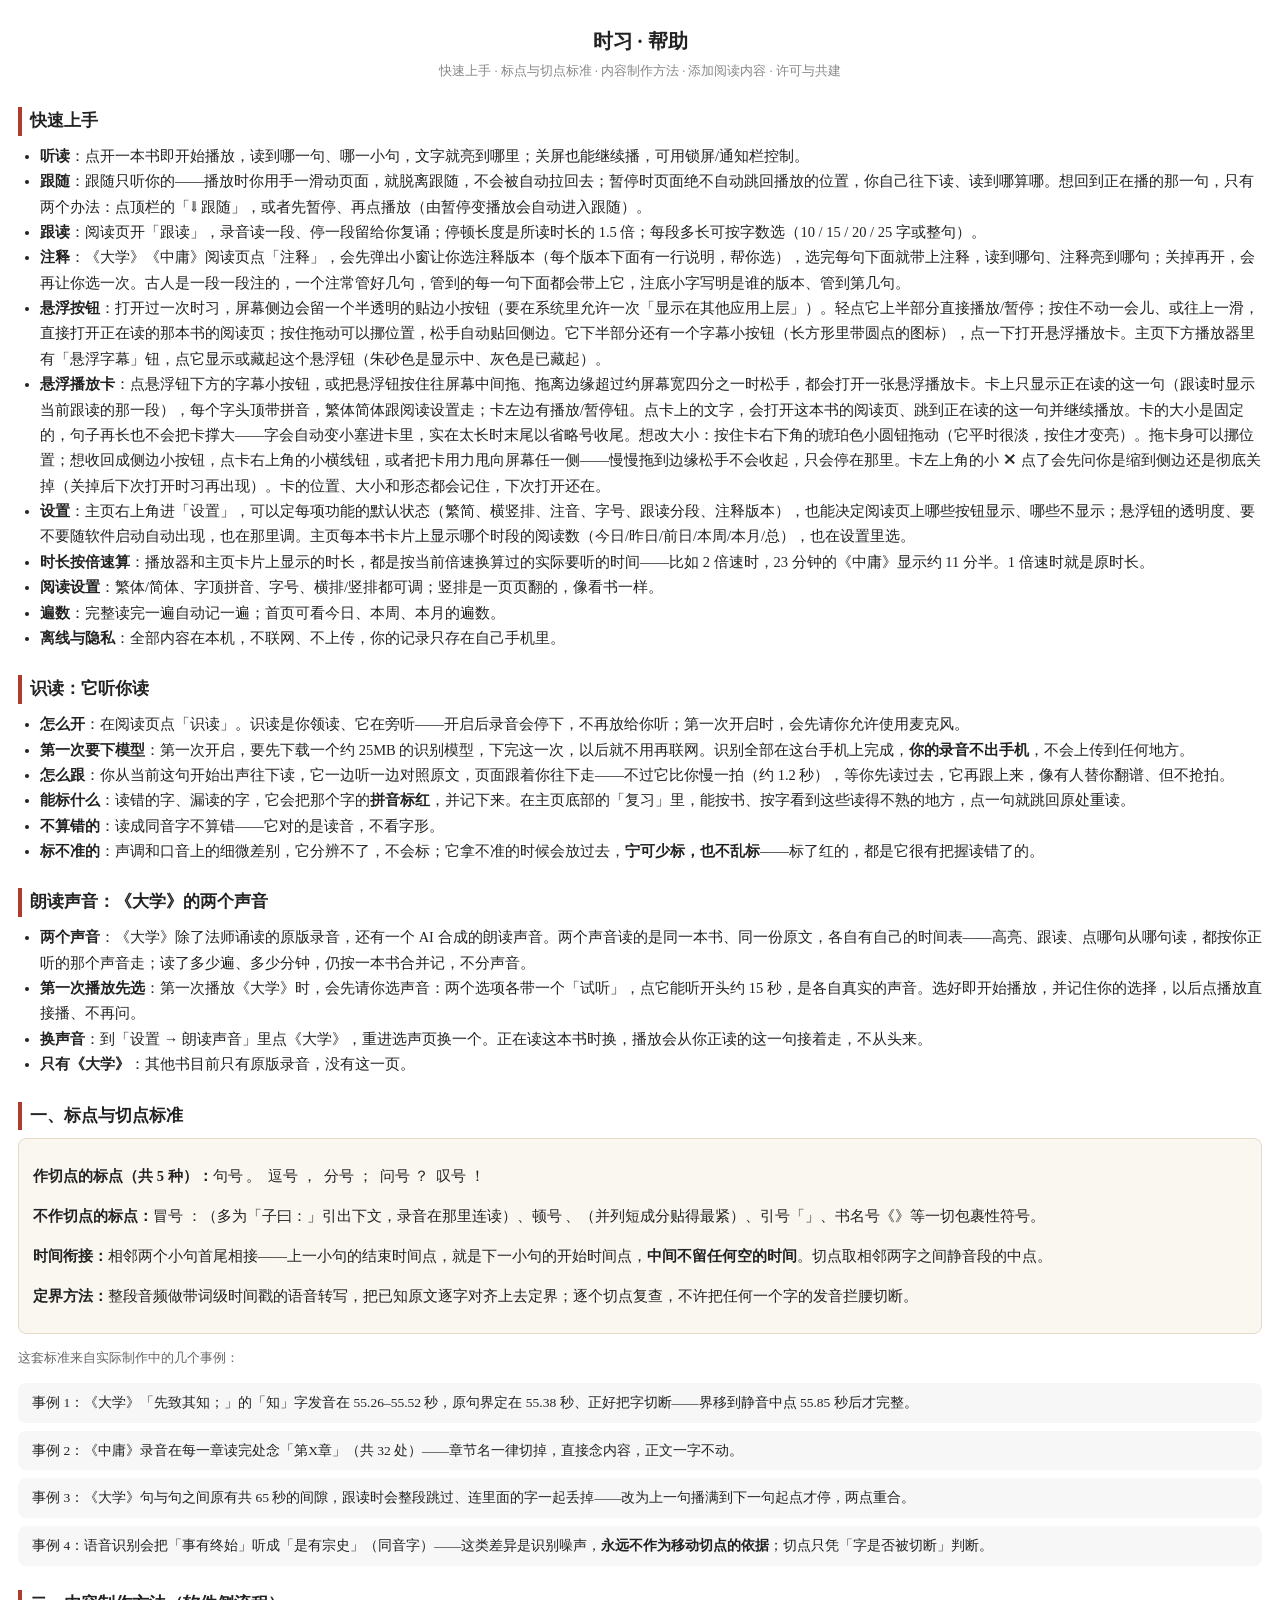
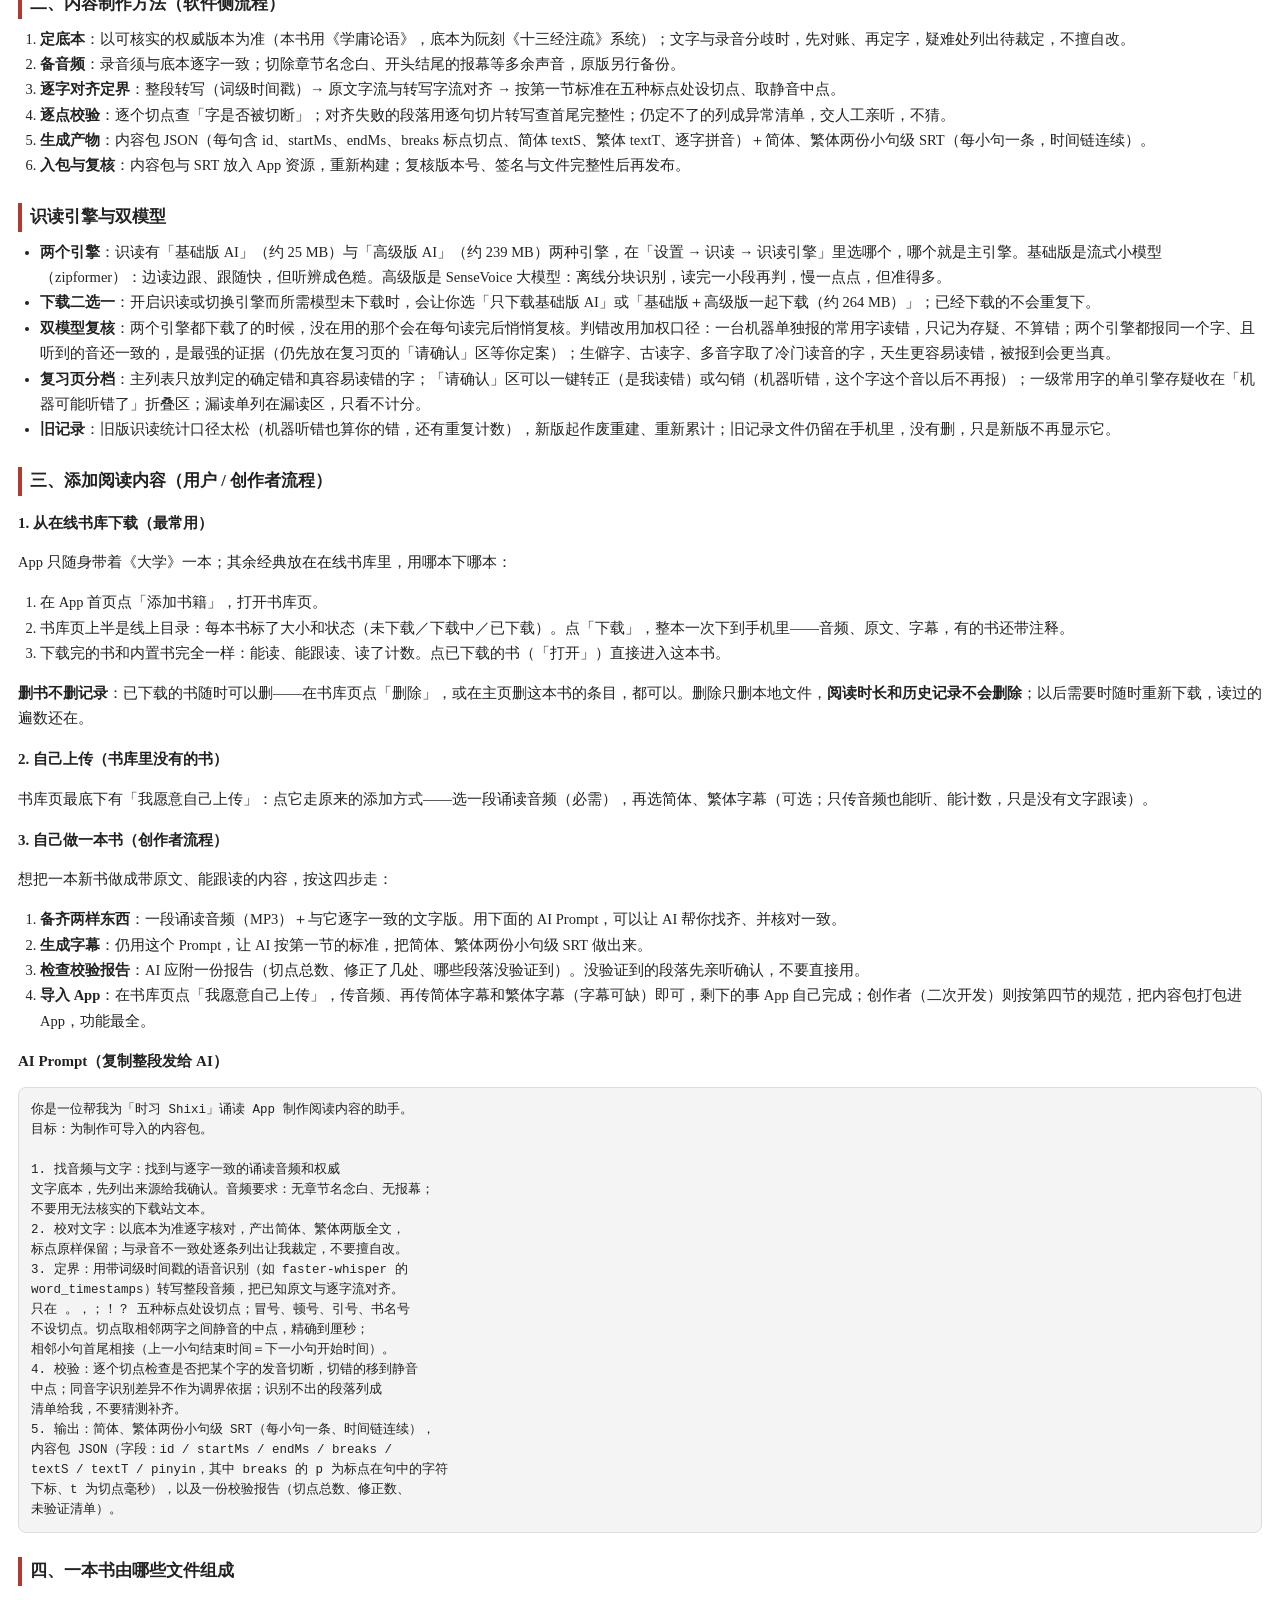
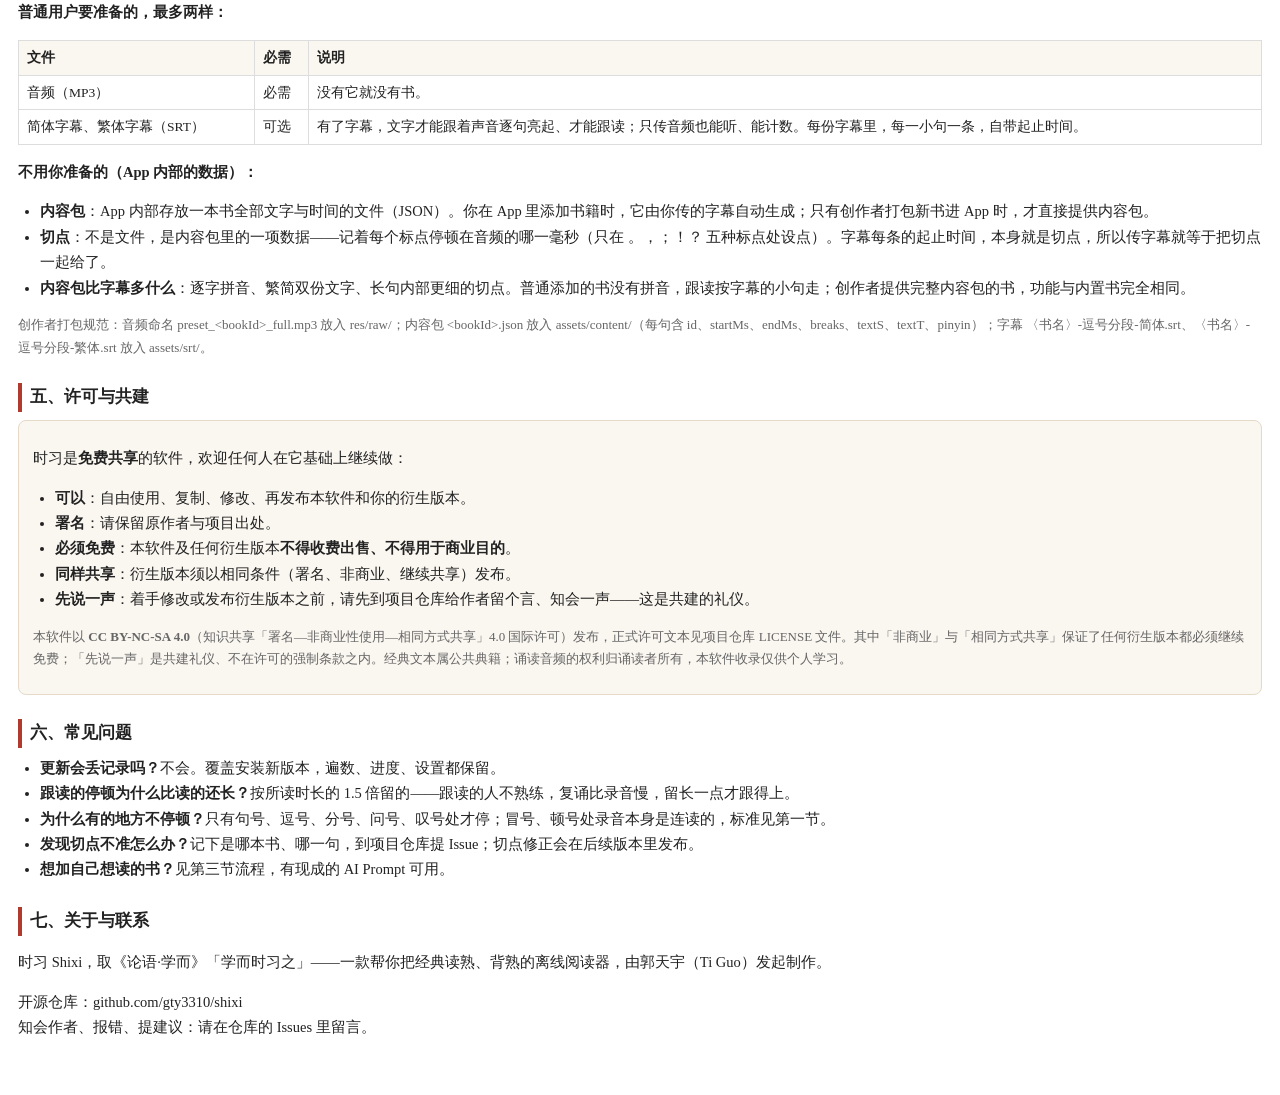
==== commit 8b5f67bf: "v1.19.0 阅读跟随规则版：新增 FollowGate 状态机（进跟随只有点「跟随」钮/暂停变播放两路，退出只有手滑一路，脱离绝不自动恢复；暂停不跟随绝不跳转）＋ReaderActivity 轮询" ====
--- a/app/src/main/assets/help.html
+++ b/app/src/main/assets/help.html
@@ -28,6 +28,7 @@
 <h2>快速上手</h2>
 <ul>
 <li><b>听读</b>：点开一本书即开始播放，读到哪一句、哪一小句，文字就亮到哪里；关屏也能继续播，可用锁屏/通知栏控制。</li>
+<li><b>跟随</b>：跟随只听你的——播放时你用手一滑动页面，就脱离跟随，不会被自动拉回去；暂停时页面绝不自动跳回播放的位置，你自己往下读、读到哪算哪。想回到正在播的那一句，只有两个办法：点顶栏的「⇓ 跟随」，或者先暂停、再点播放（由暂停变播放会自动进入跟随）。</li>
 <li><b>跟读</b>：阅读页开「跟读」，录音读一段、停一段留给你复诵；停顿长度是所读时长的 1.5 倍；每段多长可按字数选（10 / 15 / 20 / 25 字或整句）。</li>
 <li><b>注释</b>：《大学》《中庸》阅读页点「注释」，会先弹出小窗让你选注释版本（每个版本下面有一行说明，帮你选），选完每句下面就带上注释，读到哪句、注释亮到哪句；关掉再开，会再让你选一次。古人是一段一段注的，一个注常管好几句，管到的每一句下面都会带上它，注底小字写明是谁的版本、管到第几句。</li>
 <li><b>悬浮按钮</b>：打开过一次时习，屏幕侧边会留一个半透明的贴边小按钮（要在系统里允许一次「显示在其他应用上层」）。轻点它上半部分直接播放/暂停；按住不动一会儿、或往上一滑，直接打开正在读的那本书的阅读页；按住拖动可以挪位置，松手自动贴回侧边。它下半部分还有一个字幕小按钮（长方形里带圆点的图标），点一下打开悬浮播放卡。主页下方播放器里有「悬浮字幕」钮，点它显示或藏起这个悬浮钮（朱砂色是显示中、灰色是已藏起）。</li>
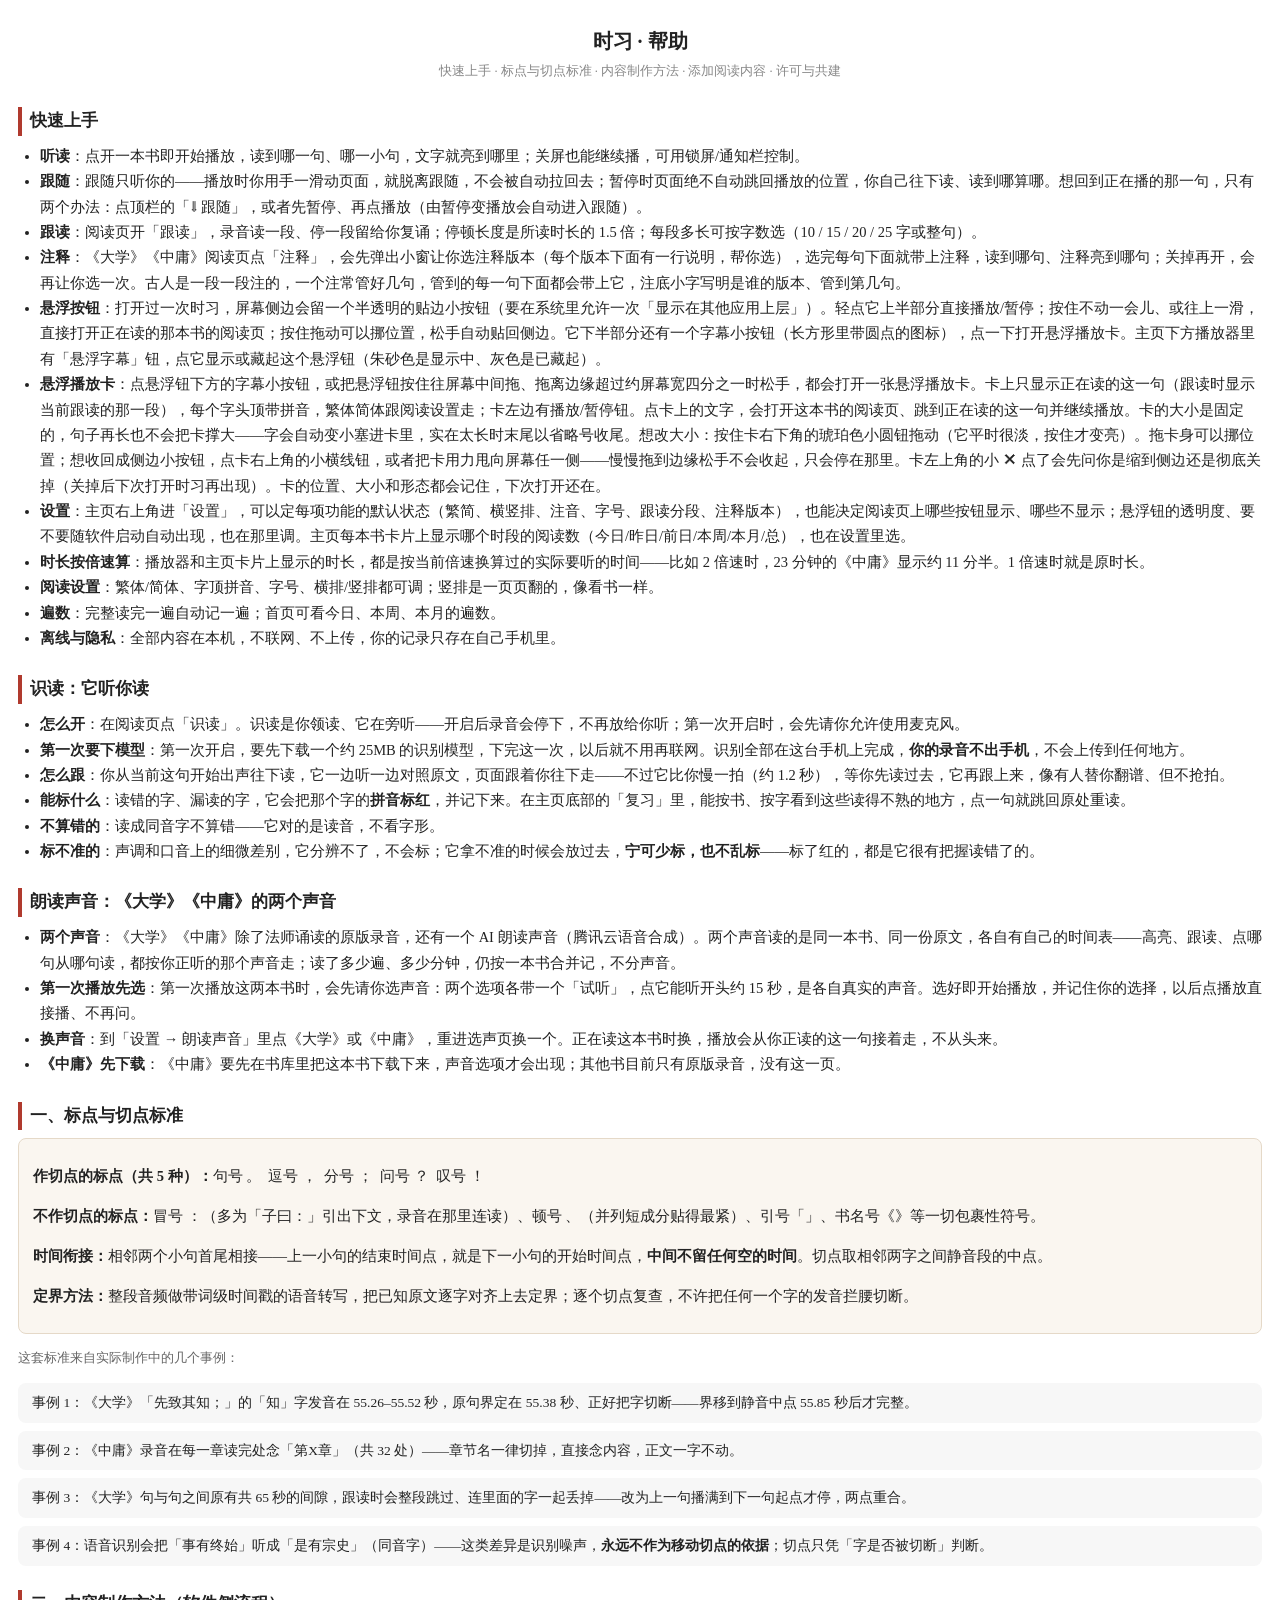
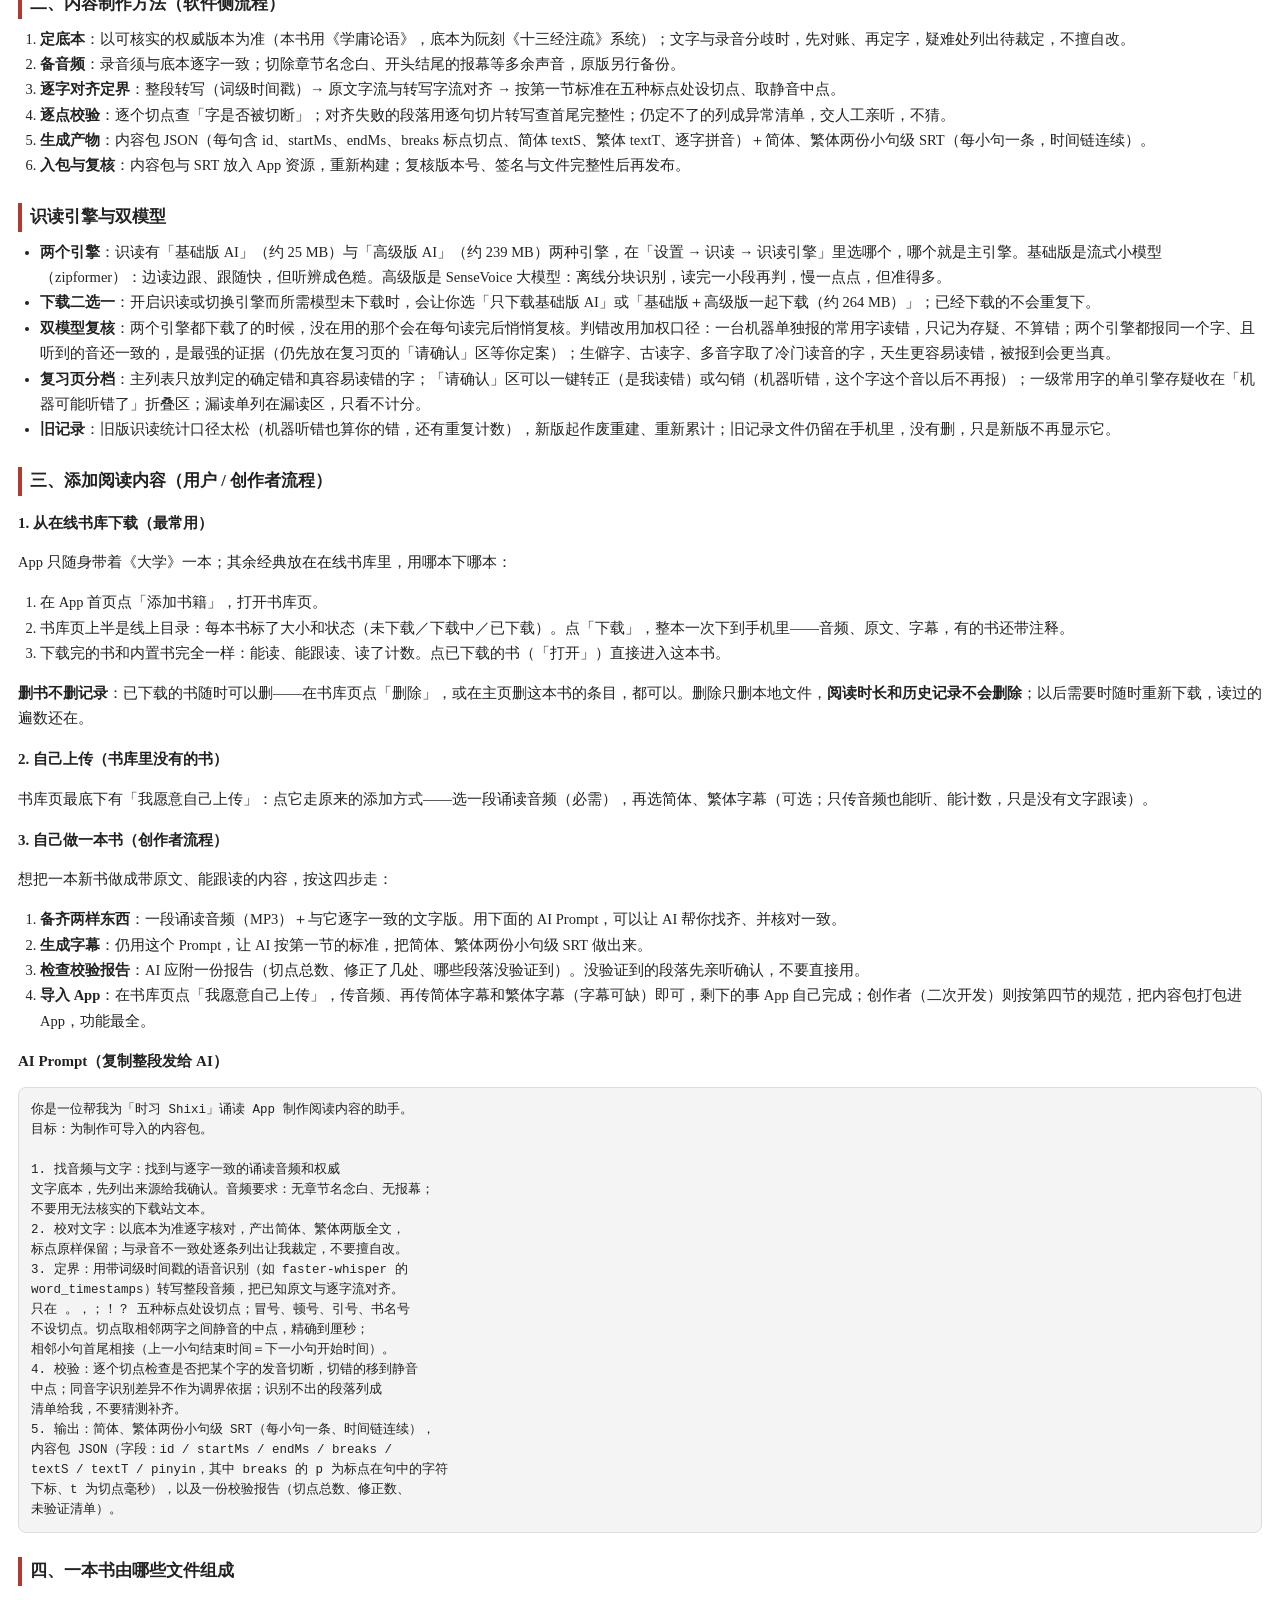
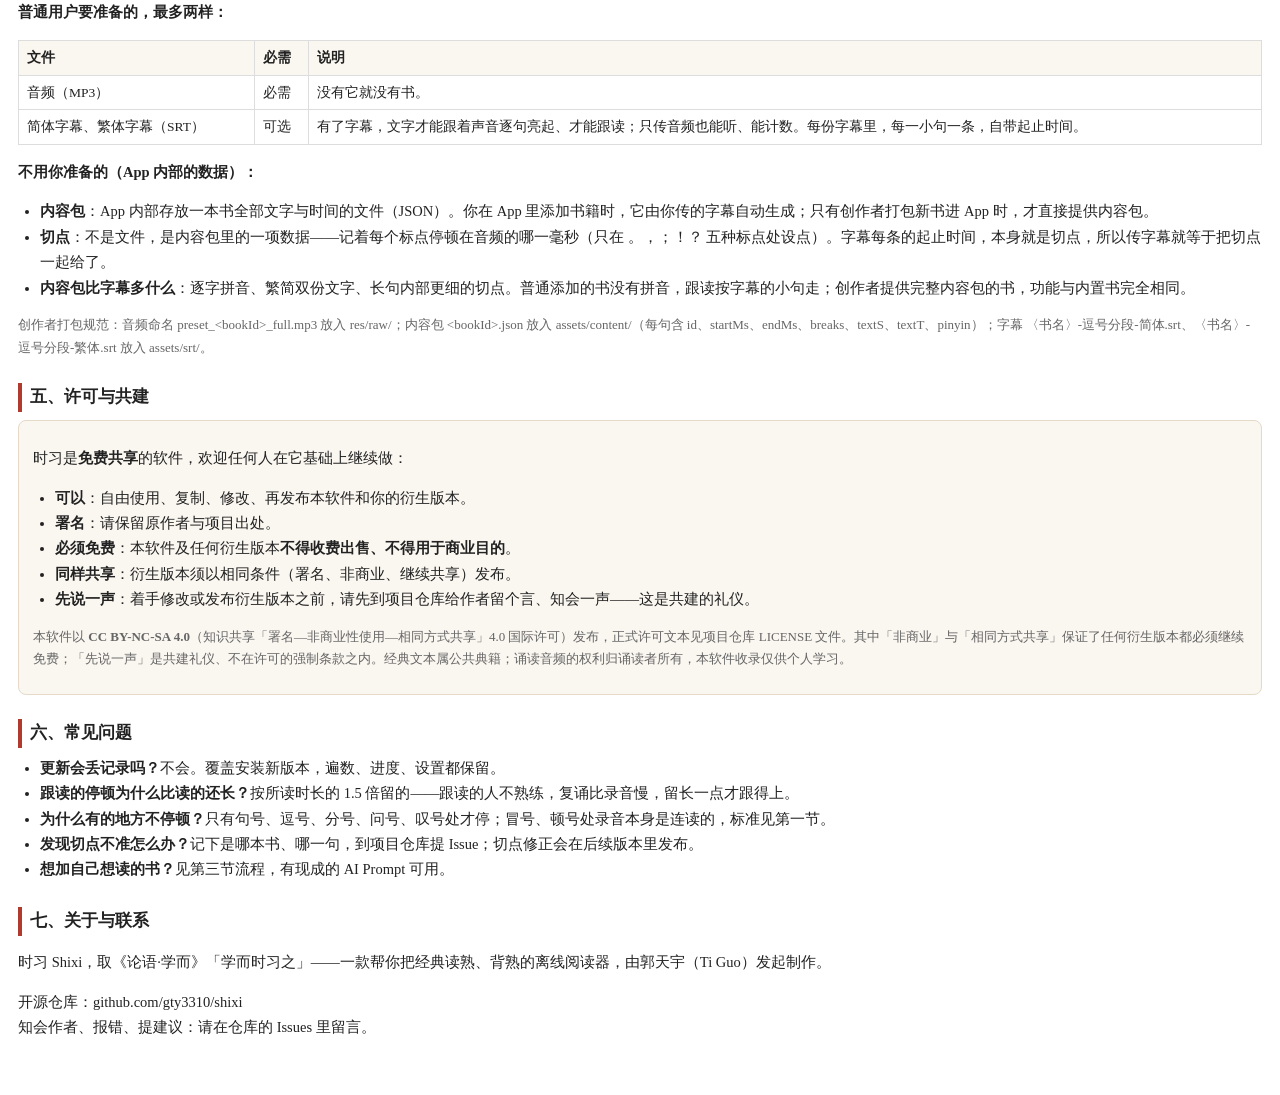
==== commit d6cf2fbb: "v1.20.0 云大围双书 AI 朗读版：《大学》AI 轨换腾讯云沉稳男声整本重录（1 倍速母带＋逐句实测时间轴，替换被否旧声）；《中庸》接通双声音机制（AI 轨＋时间轴随 APK 内置，VoiceP" ====
--- a/app/src/main/assets/help.html
+++ b/app/src/main/assets/help.html
@@ -50,12 +50,12 @@
 <li><b>标不准的</b>：声调和口音上的细微差别，它分辨不了，不会标；它拿不准的时候会放过去，<b>宁可少标，也不乱标</b>——标了红的，都是它很有把握读错了的。</li>
 </ul>
 
-<h2>朗读声音：《大学》的两个声音</h2>
+<h2>朗读声音：《大学》《中庸》的两个声音</h2>
 <ul>
-<li><b>两个声音</b>：《大学》除了法师诵读的原版录音，还有一个 AI 合成的朗读声音。两个声音读的是同一本书、同一份原文，各自有自己的时间表——高亮、跟读、点哪句从哪句读，都按你正听的那个声音走；读了多少遍、多少分钟，仍按一本书合并记，不分声音。</li>
-<li><b>第一次播放先选</b>：第一次播放《大学》时，会先请你选声音：两个选项各带一个「试听」，点它能听开头约 15 秒，是各自真实的声音。选好即开始播放，并记住你的选择，以后点播放直接播、不再问。</li>
-<li><b>换声音</b>：到「设置 → 朗读声音」里点《大学》，重进选声页换一个。正在读这本书时换，播放会从你正读的这一句接着走，不从头来。</li>
-<li><b>只有《大学》</b>：其他书目前只有原版录音，没有这一页。</li>
+<li><b>两个声音</b>：《大学》《中庸》除了法师诵读的原版录音，还有一个 AI 朗读声音（腾讯云语音合成）。两个声音读的是同一本书、同一份原文，各自有自己的时间表——高亮、跟读、点哪句从哪句读，都按你正听的那个声音走；读了多少遍、多少分钟，仍按一本书合并记，不分声音。</li>
+<li><b>第一次播放先选</b>：第一次播放这两本书时，会先请你选声音：两个选项各带一个「试听」，点它能听开头约 15 秒，是各自真实的声音。选好即开始播放，并记住你的选择，以后点播放直接播、不再问。</li>
+<li><b>换声音</b>：到「设置 → 朗读声音」里点《大学》或《中庸》，重进选声页换一个。正在读这本书时换，播放会从你正读的这一句接着走，不从头来。</li>
+<li><b>《中庸》先下载</b>：《中庸》要先在书库里把这本书下载下来，声音选项才会出现；其他书目前只有原版录音，没有这一页。</li>
 </ul>
 
 <h2>一、标点与切点标准</h2>
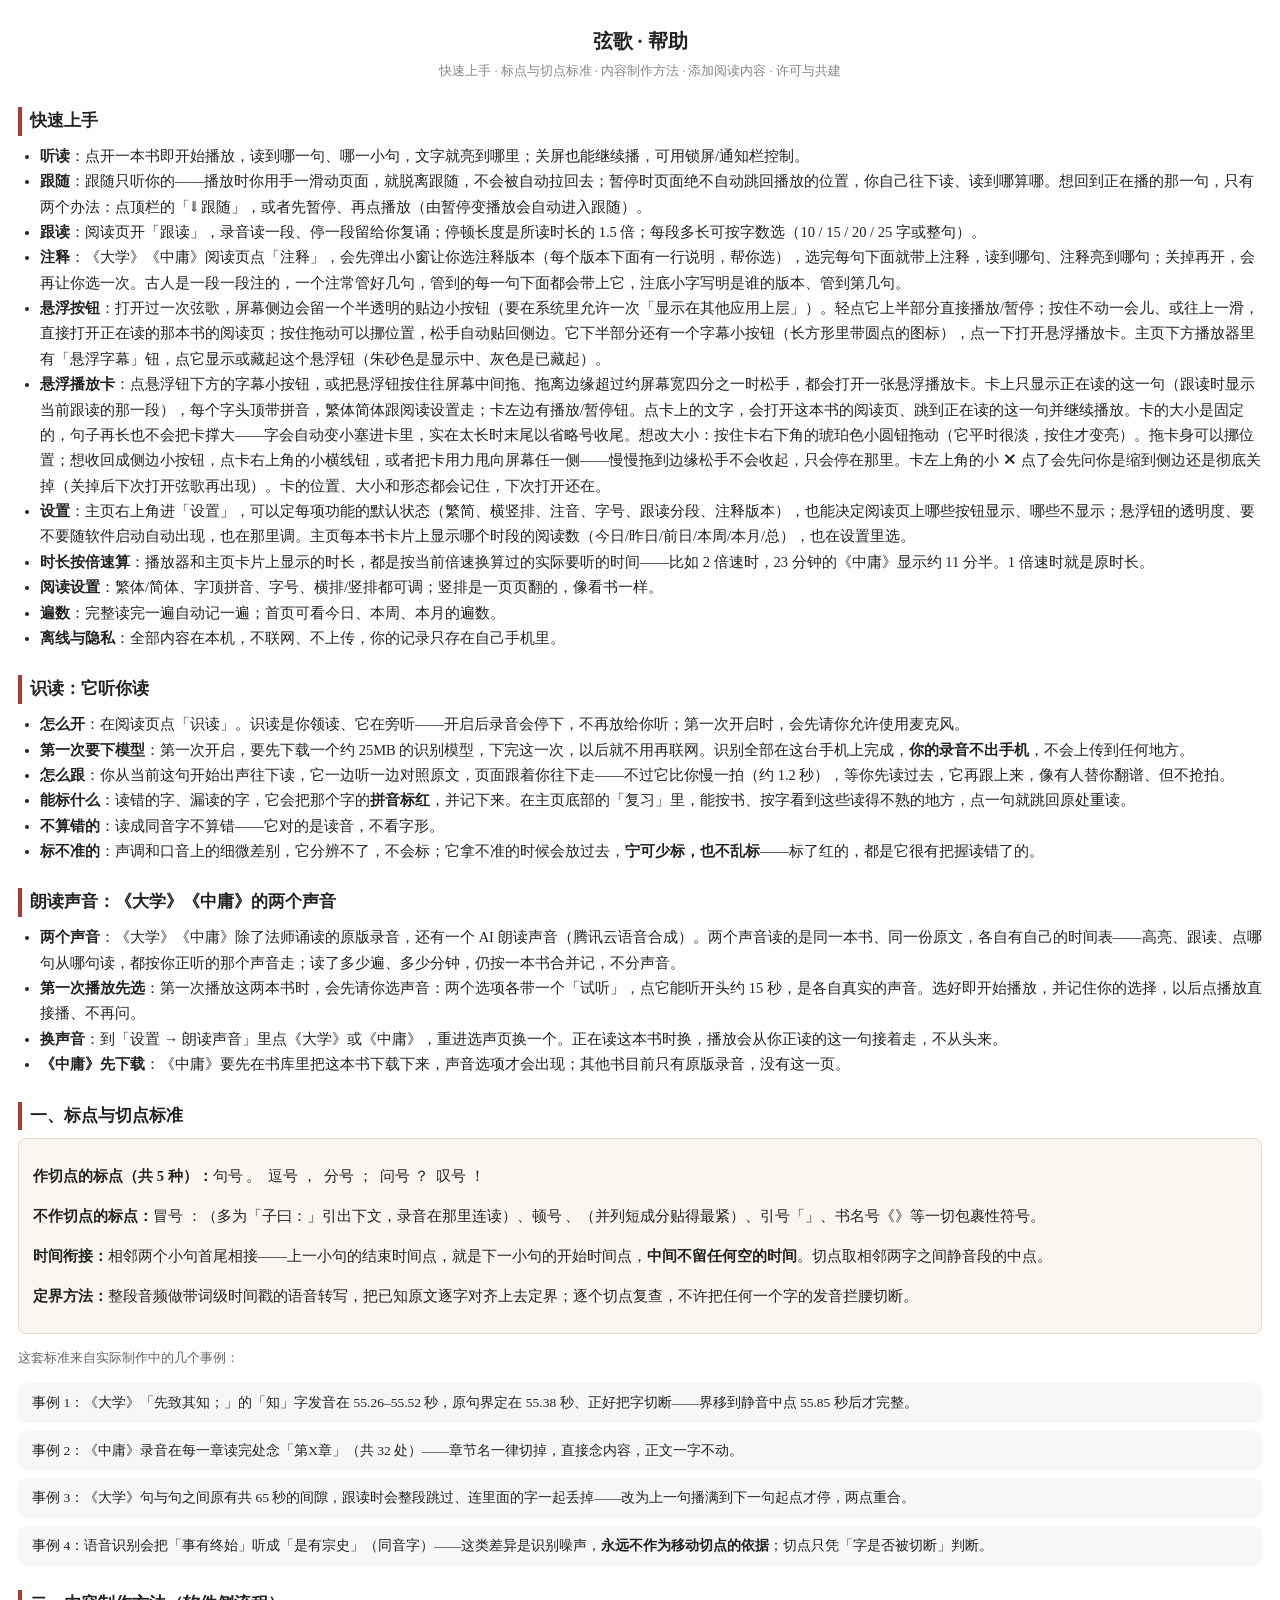
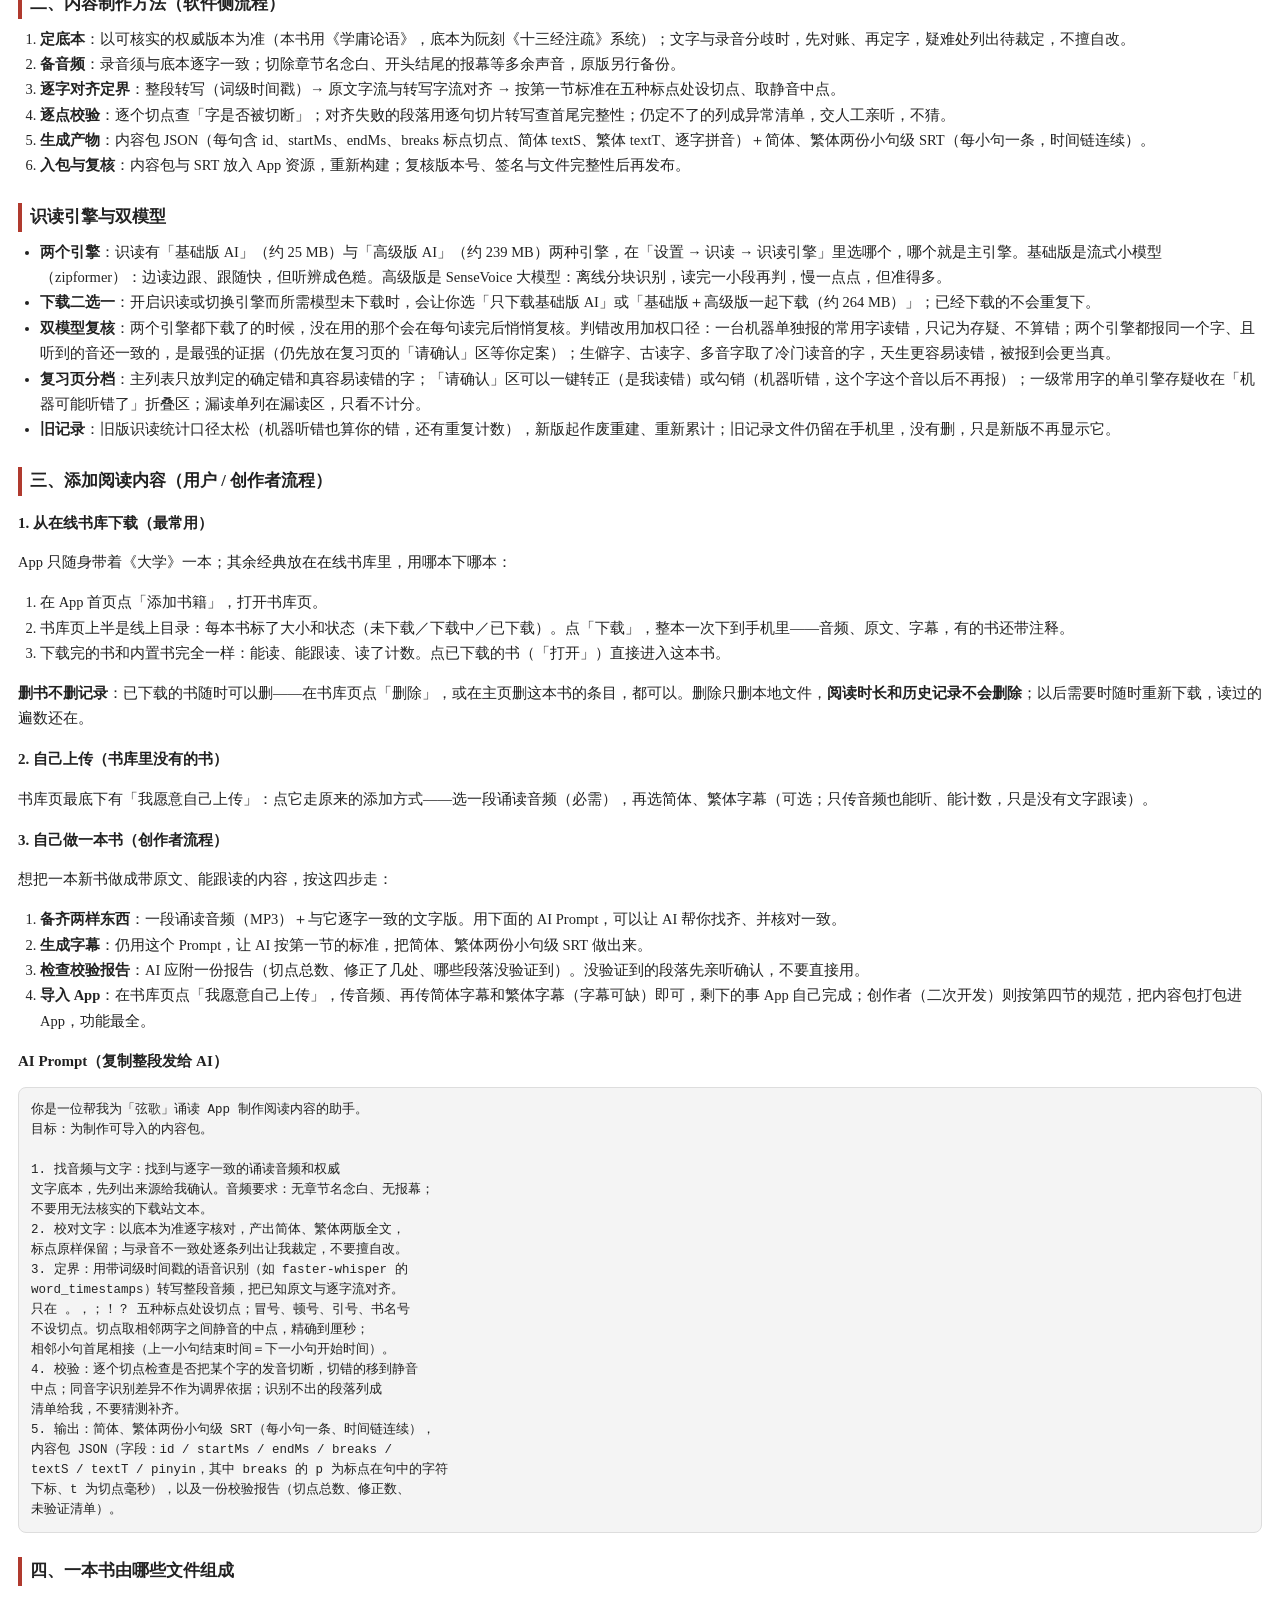
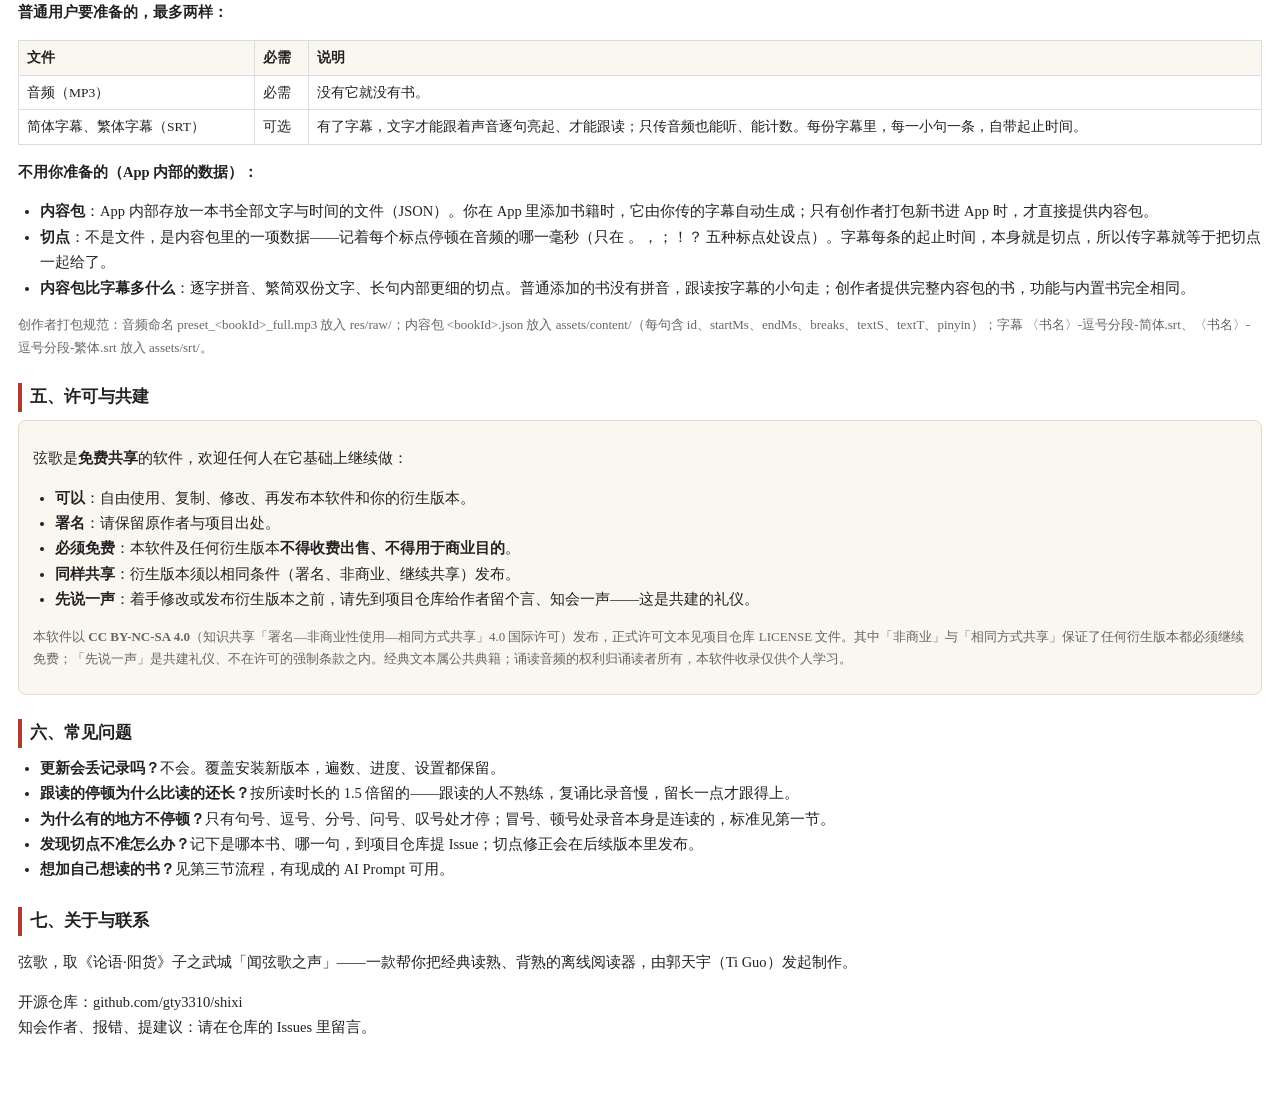
==== commit a9c08761: "v1.20.2 改速毛刺修复＋更名「弦歌」：播放中改速走内部重启（SpeedRestarter 编排：记位置→暂停→定速→SEEK_CLOSEST_SYNC 回原位→重播，playing 不翻转；内部" ====
--- a/app/src/main/assets/help.html
+++ b/app/src/main/assets/help.html
@@ -3,7 +3,7 @@
 <head>
 <meta charset="utf-8">
 <meta name="viewport" content="width=device-width, initial-scale=1">
-<title>时习 · 帮助</title>
+<title>弦歌 · 帮助</title>
 <style>
 body{font-family:"Noto Serif CJK SC",serif;margin:0;padding:20px 18px 40px;color:#222;line-height:1.75;font-size:15px;background:#fff}
 h1{font-size:20px;text-align:center;margin:4px 0 2px}
@@ -22,7 +22,7 @@
 </style>
 </head>
 <body>
-<h1>时习 · 帮助</h1>
+<h1>弦歌 · 帮助</h1>
 <div class="sub">快速上手 · 标点与切点标准 · 内容制作方法 · 添加阅读内容 · 许可与共建</div>
 
 <h2>快速上手</h2>
@@ -31,8 +31,8 @@
 <li><b>跟随</b>：跟随只听你的——播放时你用手一滑动页面，就脱离跟随，不会被自动拉回去；暂停时页面绝不自动跳回播放的位置，你自己往下读、读到哪算哪。想回到正在播的那一句，只有两个办法：点顶栏的「⇓ 跟随」，或者先暂停、再点播放（由暂停变播放会自动进入跟随）。</li>
 <li><b>跟读</b>：阅读页开「跟读」，录音读一段、停一段留给你复诵；停顿长度是所读时长的 1.5 倍；每段多长可按字数选（10 / 15 / 20 / 25 字或整句）。</li>
 <li><b>注释</b>：《大学》《中庸》阅读页点「注释」，会先弹出小窗让你选注释版本（每个版本下面有一行说明，帮你选），选完每句下面就带上注释，读到哪句、注释亮到哪句；关掉再开，会再让你选一次。古人是一段一段注的，一个注常管好几句，管到的每一句下面都会带上它，注底小字写明是谁的版本、管到第几句。</li>
-<li><b>悬浮按钮</b>：打开过一次时习，屏幕侧边会留一个半透明的贴边小按钮（要在系统里允许一次「显示在其他应用上层」）。轻点它上半部分直接播放/暂停；按住不动一会儿、或往上一滑，直接打开正在读的那本书的阅读页；按住拖动可以挪位置，松手自动贴回侧边。它下半部分还有一个字幕小按钮（长方形里带圆点的图标），点一下打开悬浮播放卡。主页下方播放器里有「悬浮字幕」钮，点它显示或藏起这个悬浮钮（朱砂色是显示中、灰色是已藏起）。</li>
-<li><b>悬浮播放卡</b>：点悬浮钮下方的字幕小按钮，或把悬浮钮按住往屏幕中间拖、拖离边缘超过约屏幕宽四分之一时松手，都会打开一张悬浮播放卡。卡上只显示正在读的这一句（跟读时显示当前跟读的那一段），每个字头顶带拼音，繁体简体跟阅读设置走；卡左边有播放/暂停钮。点卡上的文字，会打开这本书的阅读页、跳到正在读的这一句并继续播放。卡的大小是固定的，句子再长也不会把卡撑大——字会自动变小塞进卡里，实在太长时末尾以省略号收尾。想改大小：按住卡右下角的琥珀色小圆钮拖动（它平时很淡，按住才变亮）。拖卡身可以挪位置；想收回成侧边小按钮，点卡右上角的小横线钮，或者把卡用力甩向屏幕任一侧——慢慢拖到边缘松手不会收起，只会停在那里。卡左上角的小 ✕ 点了会先问你是缩到侧边还是彻底关掉（关掉后下次打开时习再出现）。卡的位置、大小和形态都会记住，下次打开还在。</li>
+<li><b>悬浮按钮</b>：打开过一次弦歌，屏幕侧边会留一个半透明的贴边小按钮（要在系统里允许一次「显示在其他应用上层」）。轻点它上半部分直接播放/暂停；按住不动一会儿、或往上一滑，直接打开正在读的那本书的阅读页；按住拖动可以挪位置，松手自动贴回侧边。它下半部分还有一个字幕小按钮（长方形里带圆点的图标），点一下打开悬浮播放卡。主页下方播放器里有「悬浮字幕」钮，点它显示或藏起这个悬浮钮（朱砂色是显示中、灰色是已藏起）。</li>
+<li><b>悬浮播放卡</b>：点悬浮钮下方的字幕小按钮，或把悬浮钮按住往屏幕中间拖、拖离边缘超过约屏幕宽四分之一时松手，都会打开一张悬浮播放卡。卡上只显示正在读的这一句（跟读时显示当前跟读的那一段），每个字头顶带拼音，繁体简体跟阅读设置走；卡左边有播放/暂停钮。点卡上的文字，会打开这本书的阅读页、跳到正在读的这一句并继续播放。卡的大小是固定的，句子再长也不会把卡撑大——字会自动变小塞进卡里，实在太长时末尾以省略号收尾。想改大小：按住卡右下角的琥珀色小圆钮拖动（它平时很淡，按住才变亮）。拖卡身可以挪位置；想收回成侧边小按钮，点卡右上角的小横线钮，或者把卡用力甩向屏幕任一侧——慢慢拖到边缘松手不会收起，只会停在那里。卡左上角的小 ✕ 点了会先问你是缩到侧边还是彻底关掉（关掉后下次打开弦歌再出现）。卡的位置、大小和形态都会记住，下次打开还在。</li>
 <li><b>设置</b>：主页右上角进「设置」，可以定每项功能的默认状态（繁简、横竖排、注音、字号、跟读分段、注释版本），也能决定阅读页上哪些按钮显示、哪些不显示；悬浮钮的透明度、要不要随软件启动自动出现，也在那里调。主页每本书卡片上显示哪个时段的阅读数（今日/昨日/前日/本周/本月/总），也在设置里选。</li>
 <li><b>时长按倍速算</b>：播放器和主页卡片上显示的时长，都是按当前倍速换算过的实际要听的时间——比如 2 倍速时，23 分钟的《中庸》显示约 11 分半。1 倍速时就是原时长。</li>
 <li><b>阅读设置</b>：繁体/简体、字顶拼音、字号、横排/竖排都可调；竖排是一页页翻的，像看书一样。</li>
@@ -110,7 +110,7 @@
 <li><b>导入 App</b>：在书库页点「我愿意自己上传」，传音频、再传简体字幕和繁体字幕（字幕可缺）即可，剩下的事 App 自己完成；创作者（二次开发）则按第四节的规范，把内容包打包进 App，功能最全。</li>
 </ol>
 <h3>AI Prompt（复制整段发给 AI）</h3>
-<pre>你是一位帮我为「时习 Shixi」诵读 App 制作阅读内容的助手。
+<pre>你是一位帮我为「弦歌」诵读 App 制作阅读内容的助手。
 目标：为制作可导入的内容包。
 
 1. 找音频与文字：找到与逐字一致的诵读音频和权威
@@ -149,7 +149,7 @@
 
 <h2>五、许可与共建</h2>
 <div class="rule">
-<p>时习是<b>免费共享</b>的软件，欢迎任何人在它基础上继续做：</p>
+<p>弦歌是<b>免费共享</b>的软件，欢迎任何人在它基础上继续做：</p>
 <ul>
 <li><b>可以</b>：自由使用、复制、修改、再发布本软件和你的衍生版本。</li>
 <li><b>署名</b>：请保留原作者与项目出处。</li>
@@ -170,7 +170,7 @@
 </ul>
 
 <h2>七、关于与联系</h2>
-<p>时习 Shixi，取《论语·学而》「学而时习之」——一款帮你把经典读熟、背熟的离线阅读器，由郭天宇（Ti Guo）发起制作。</p>
+<p>弦歌，取《论语·阳货》子之武城「闻弦歌之声」——一款帮你把经典读熟、背熟的离线阅读器，由郭天宇（Ti Guo）发起制作。</p>
 <p>开源仓库：github.com/gty3310/shixi<br>知会作者、报错、提建议：请在仓库的 Issues 里留言。</p>
 </body>
 </html>
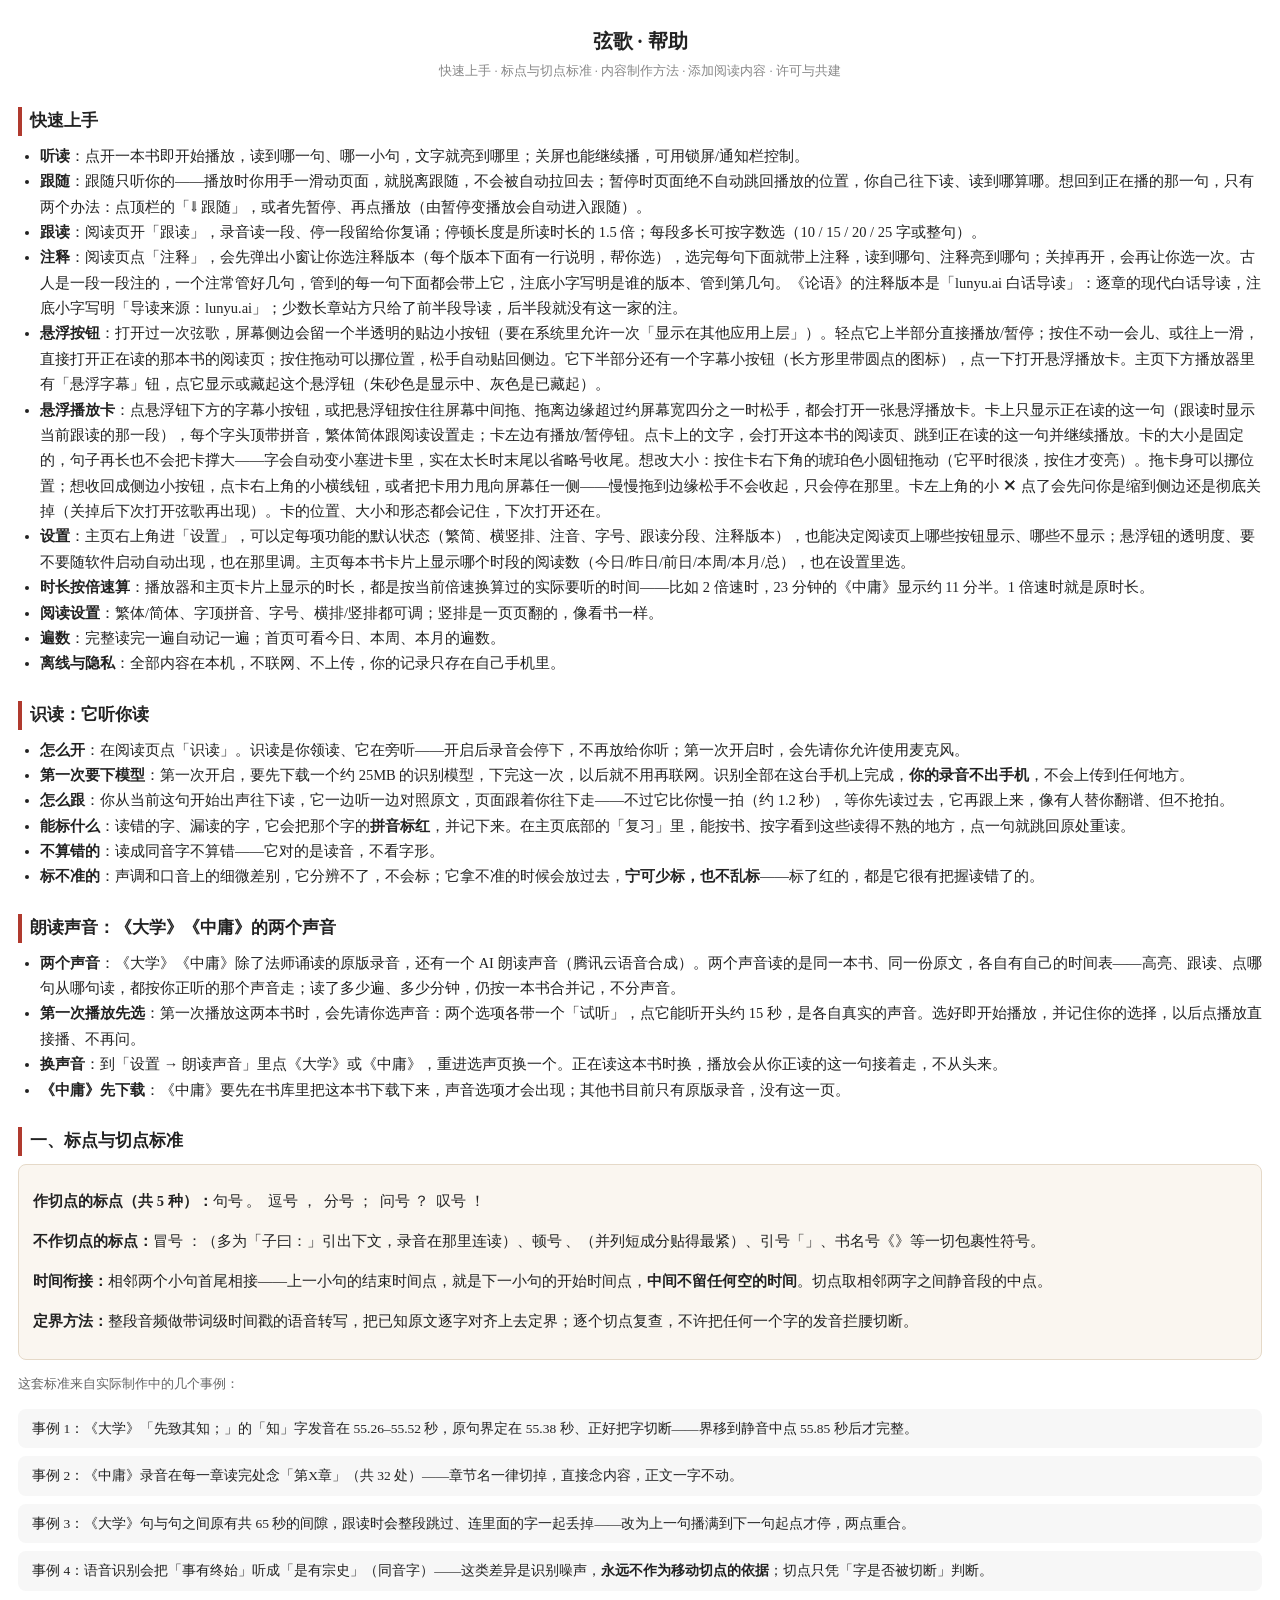
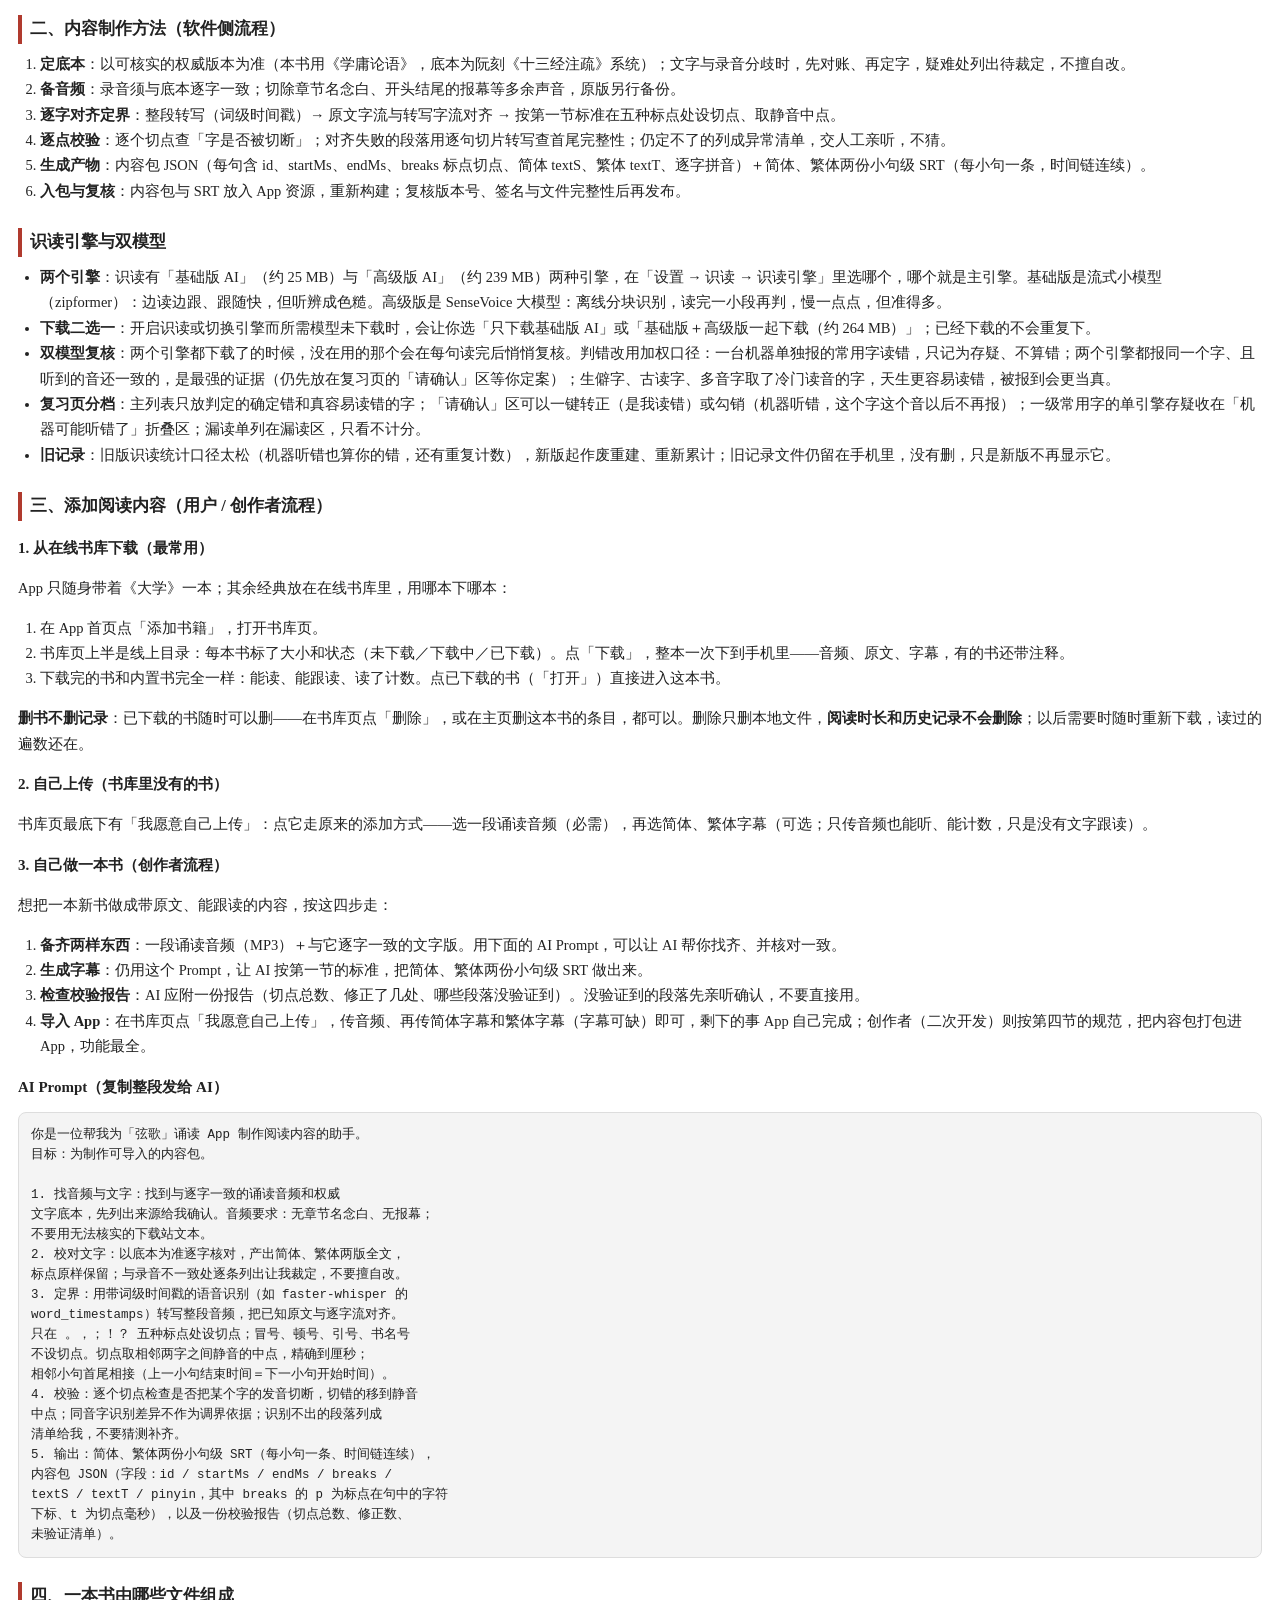
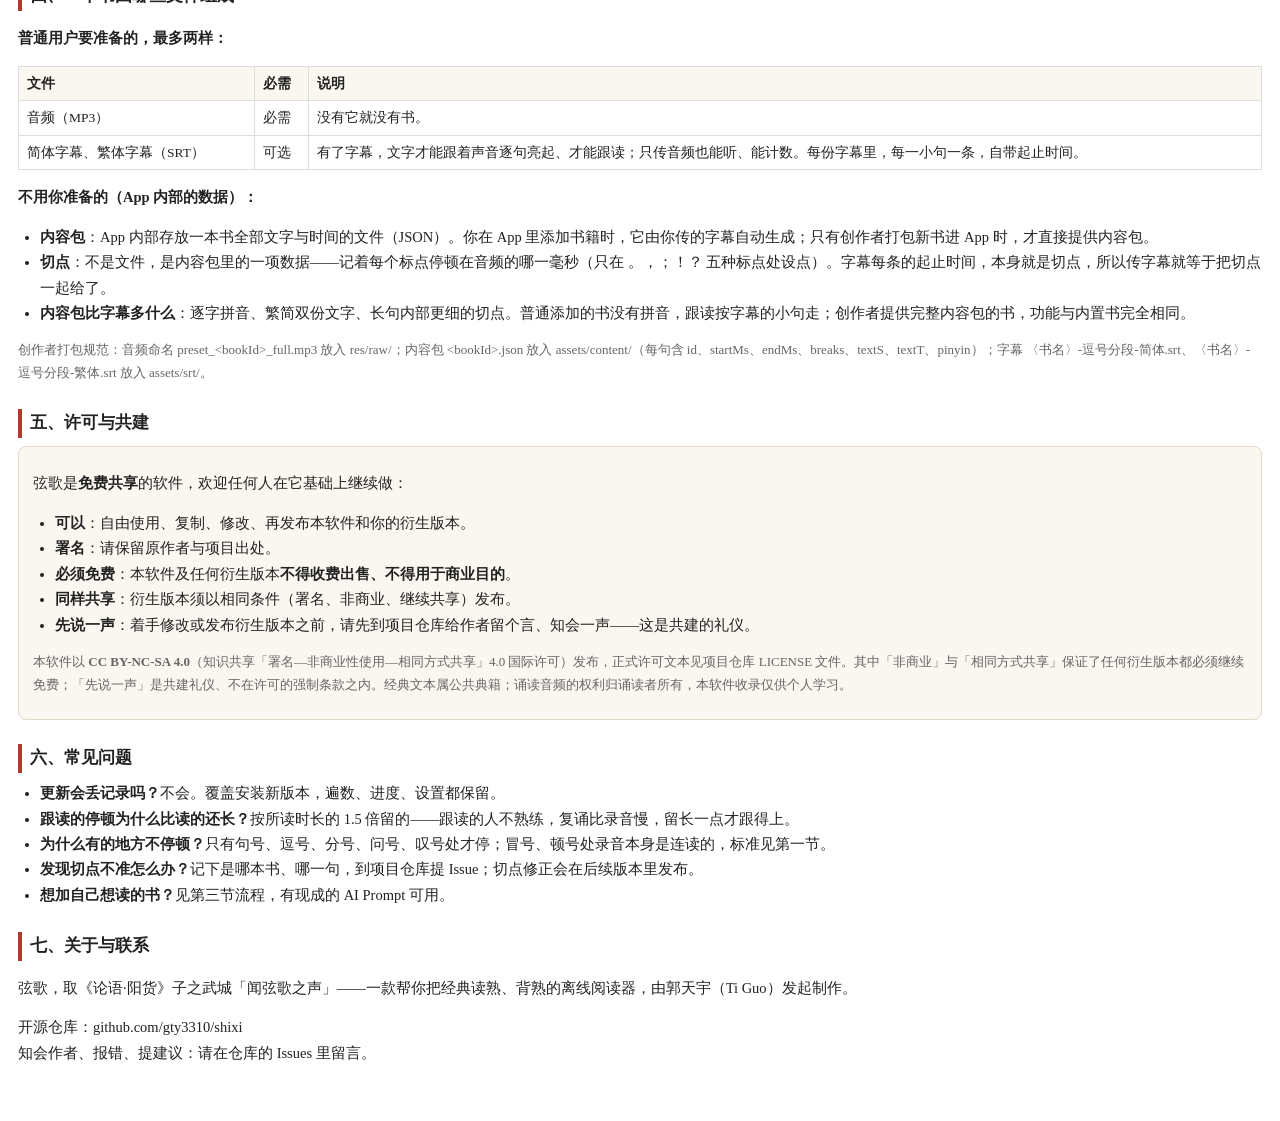
==== commit 52dac034: "v1.29.0 《论语》新增注释版本「lunyu.ai 白话导读」：lunyu.ai 逐章白话导读（底本 1948《白话论语读本》）经 tools/gen_lunyu_daodu.py 文本 DP 对" ====
--- a/app/src/main/assets/help.html
+++ b/app/src/main/assets/help.html
@@ -30,7 +30,7 @@
 <li><b>听读</b>：点开一本书即开始播放，读到哪一句、哪一小句，文字就亮到哪里；关屏也能继续播，可用锁屏/通知栏控制。</li>
 <li><b>跟随</b>：跟随只听你的——播放时你用手一滑动页面，就脱离跟随，不会被自动拉回去；暂停时页面绝不自动跳回播放的位置，你自己往下读、读到哪算哪。想回到正在播的那一句，只有两个办法：点顶栏的「⇓ 跟随」，或者先暂停、再点播放（由暂停变播放会自动进入跟随）。</li>
 <li><b>跟读</b>：阅读页开「跟读」，录音读一段、停一段留给你复诵；停顿长度是所读时长的 1.5 倍；每段多长可按字数选（10 / 15 / 20 / 25 字或整句）。</li>
-<li><b>注释</b>：《大学》《中庸》阅读页点「注释」，会先弹出小窗让你选注释版本（每个版本下面有一行说明，帮你选），选完每句下面就带上注释，读到哪句、注释亮到哪句；关掉再开，会再让你选一次。古人是一段一段注的，一个注常管好几句，管到的每一句下面都会带上它，注底小字写明是谁的版本、管到第几句。</li>
+<li><b>注释</b>：阅读页点「注释」，会先弹出小窗让你选注释版本（每个版本下面有一行说明，帮你选），选完每句下面就带上注释，读到哪句、注释亮到哪句；关掉再开，会再让你选一次。古人是一段一段注的，一个注常管好几句，管到的每一句下面都会带上它，注底小字写明是谁的版本、管到第几句。《论语》的注释版本是「lunyu.ai 白话导读」：逐章的现代白话导读，注底小字写明「导读来源：lunyu.ai」；少数长章站方只给了前半段导读，后半段就没有这一家的注。</li>
 <li><b>悬浮按钮</b>：打开过一次弦歌，屏幕侧边会留一个半透明的贴边小按钮（要在系统里允许一次「显示在其他应用上层」）。轻点它上半部分直接播放/暂停；按住不动一会儿、或往上一滑，直接打开正在读的那本书的阅读页；按住拖动可以挪位置，松手自动贴回侧边。它下半部分还有一个字幕小按钮（长方形里带圆点的图标），点一下打开悬浮播放卡。主页下方播放器里有「悬浮字幕」钮，点它显示或藏起这个悬浮钮（朱砂色是显示中、灰色是已藏起）。</li>
 <li><b>悬浮播放卡</b>：点悬浮钮下方的字幕小按钮，或把悬浮钮按住往屏幕中间拖、拖离边缘超过约屏幕宽四分之一时松手，都会打开一张悬浮播放卡。卡上只显示正在读的这一句（跟读时显示当前跟读的那一段），每个字头顶带拼音，繁体简体跟阅读设置走；卡左边有播放/暂停钮。点卡上的文字，会打开这本书的阅读页、跳到正在读的这一句并继续播放。卡的大小是固定的，句子再长也不会把卡撑大——字会自动变小塞进卡里，实在太长时末尾以省略号收尾。想改大小：按住卡右下角的琥珀色小圆钮拖动（它平时很淡，按住才变亮）。拖卡身可以挪位置；想收回成侧边小按钮，点卡右上角的小横线钮，或者把卡用力甩向屏幕任一侧——慢慢拖到边缘松手不会收起，只会停在那里。卡左上角的小 ✕ 点了会先问你是缩到侧边还是彻底关掉（关掉后下次打开弦歌再出现）。卡的位置、大小和形态都会记住，下次打开还在。</li>
 <li><b>设置</b>：主页右上角进「设置」，可以定每项功能的默认状态（繁简、横竖排、注音、字号、跟读分段、注释版本），也能决定阅读页上哪些按钮显示、哪些不显示；悬浮钮的透明度、要不要随软件启动自动出现，也在那里调。主页每本书卡片上显示哪个时段的阅读数（今日/昨日/前日/本周/本月/总），也在设置里选。</li>
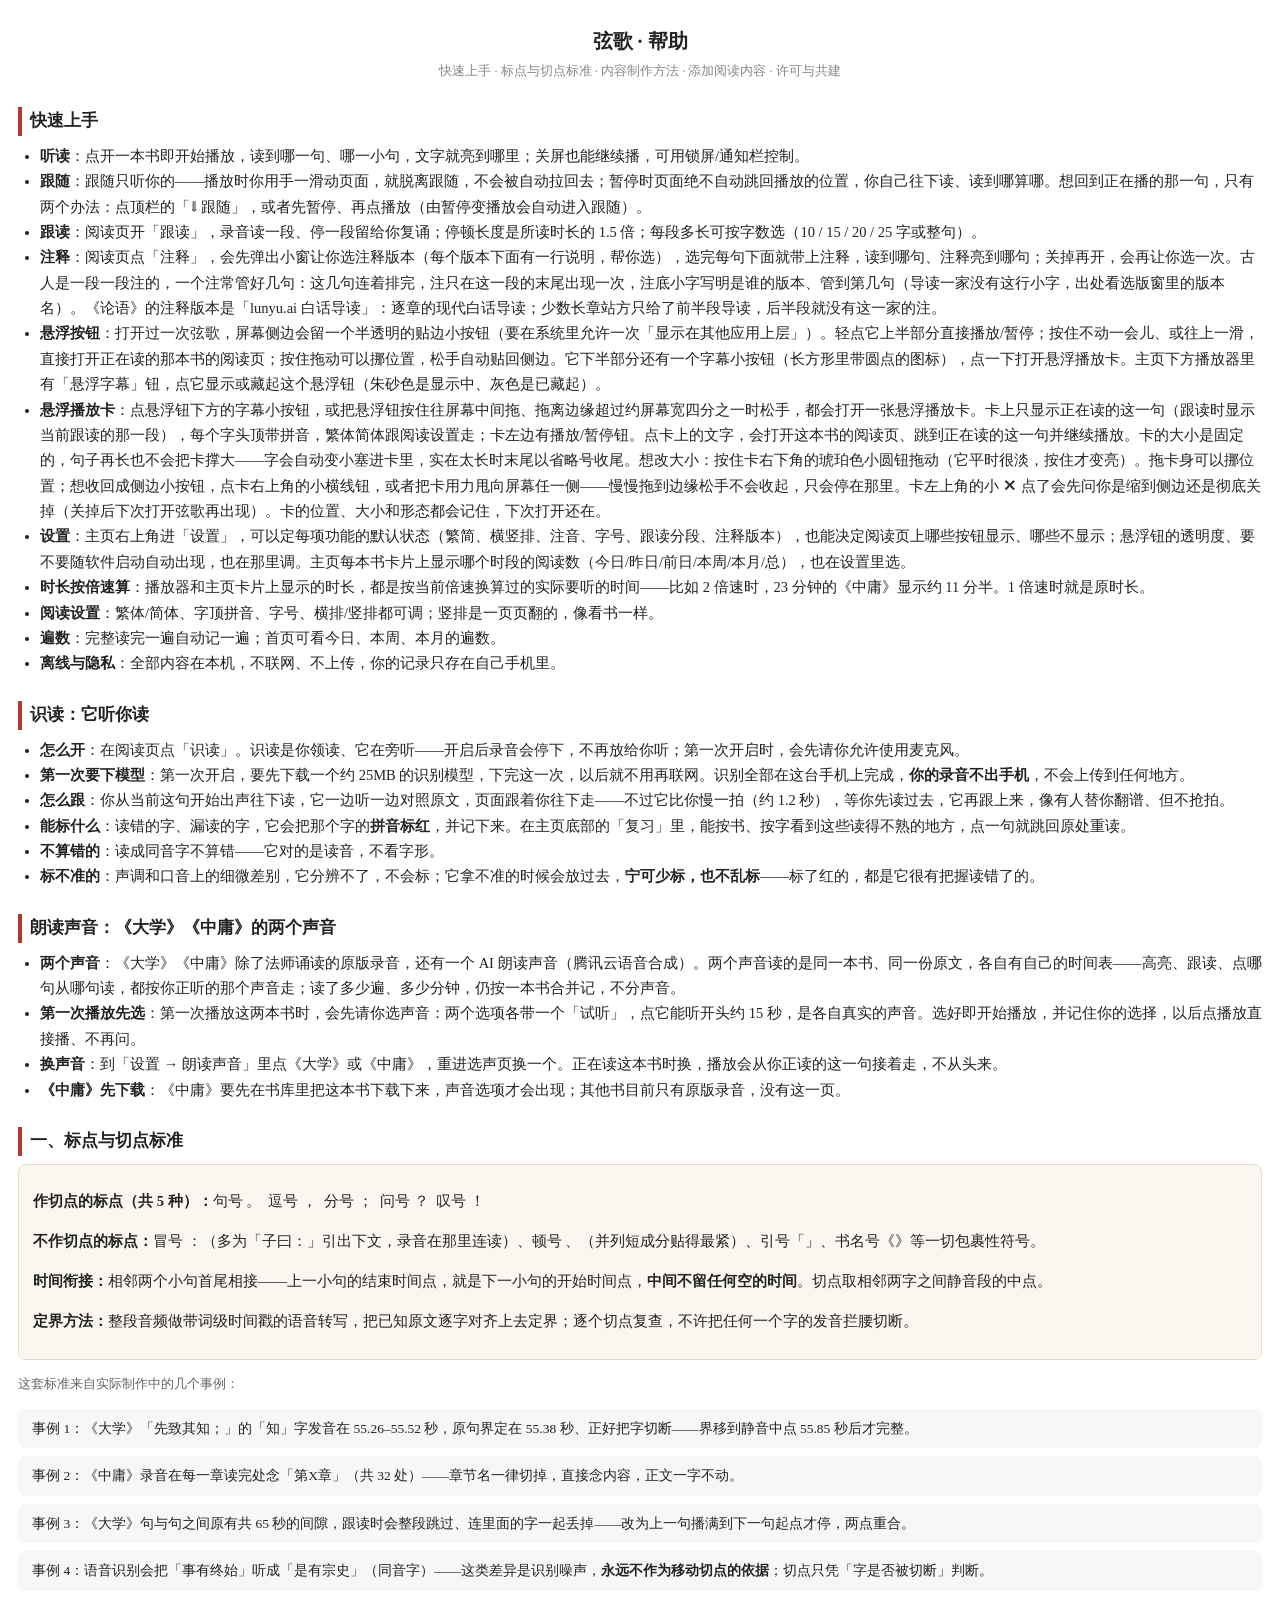
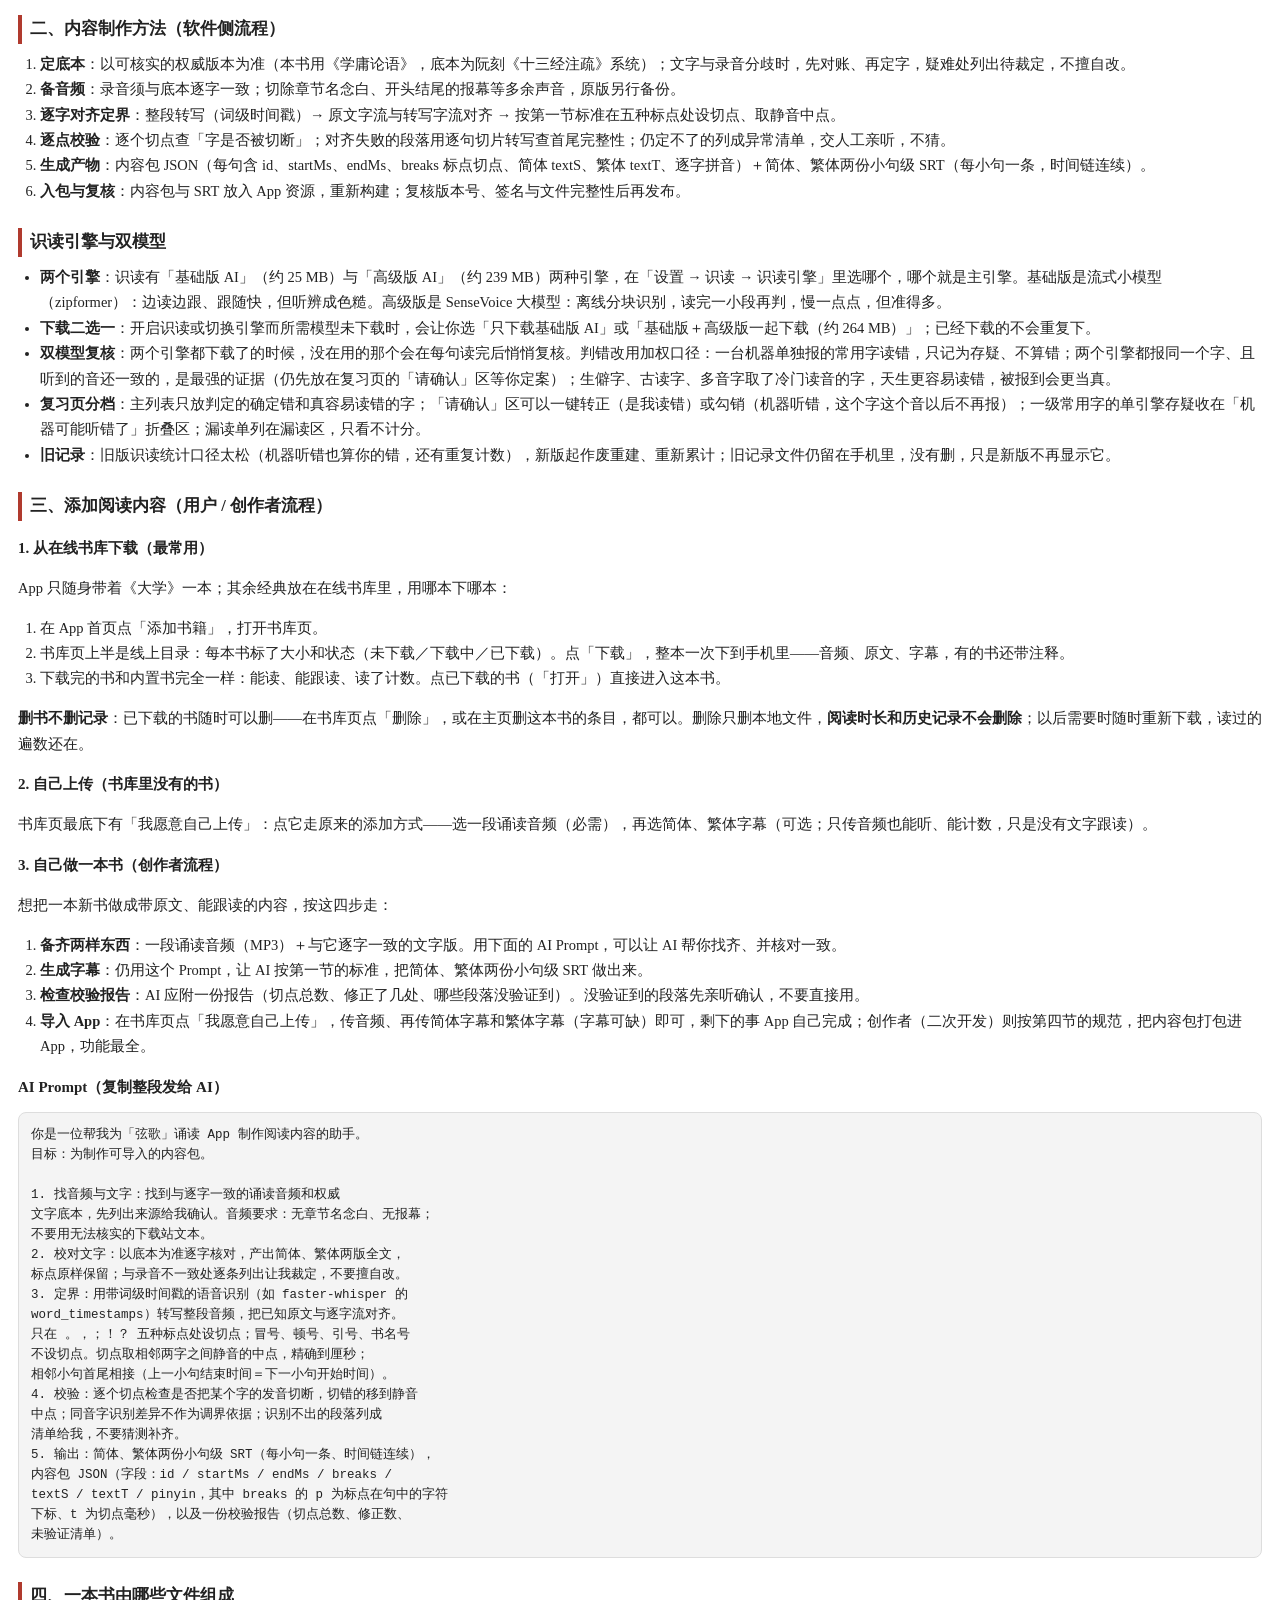
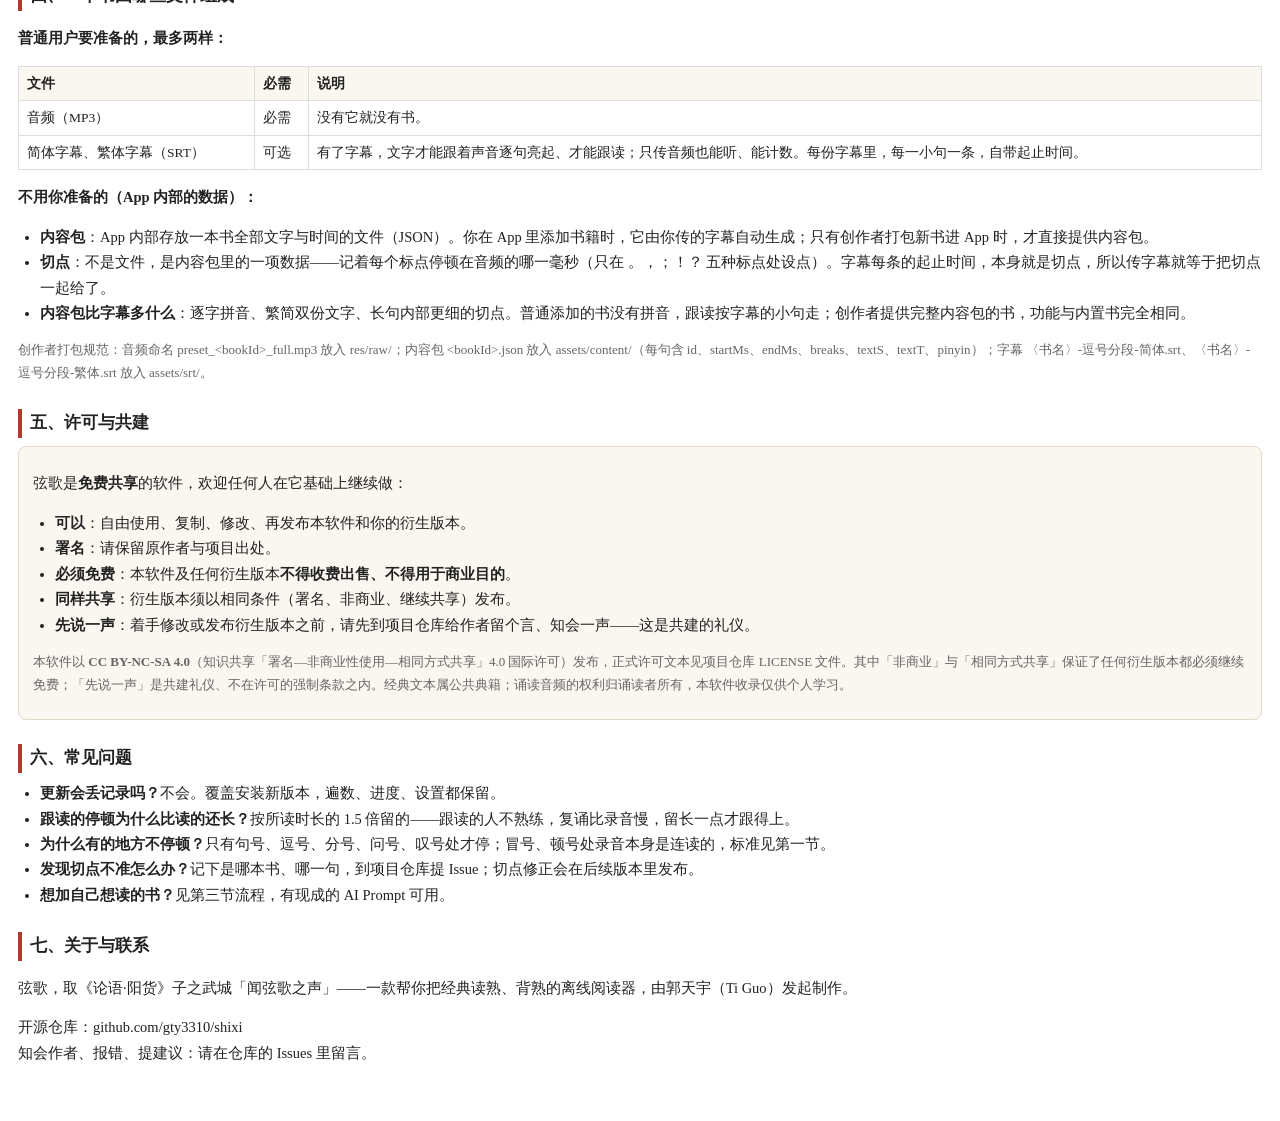
==== commit 37bab0d0: "v1.30.0: 论语主页主卡同式样＋篇行今日遍数可点改；注释注块模型（导读只显一次）；删导读来源页脚" ====
--- a/app/src/main/assets/help.html
+++ b/app/src/main/assets/help.html
@@ -30,7 +30,7 @@
 <li><b>听读</b>：点开一本书即开始播放，读到哪一句、哪一小句，文字就亮到哪里；关屏也能继续播，可用锁屏/通知栏控制。</li>
 <li><b>跟随</b>：跟随只听你的——播放时你用手一滑动页面，就脱离跟随，不会被自动拉回去；暂停时页面绝不自动跳回播放的位置，你自己往下读、读到哪算哪。想回到正在播的那一句，只有两个办法：点顶栏的「⇓ 跟随」，或者先暂停、再点播放（由暂停变播放会自动进入跟随）。</li>
 <li><b>跟读</b>：阅读页开「跟读」，录音读一段、停一段留给你复诵；停顿长度是所读时长的 1.5 倍；每段多长可按字数选（10 / 15 / 20 / 25 字或整句）。</li>
-<li><b>注释</b>：阅读页点「注释」，会先弹出小窗让你选注释版本（每个版本下面有一行说明，帮你选），选完每句下面就带上注释，读到哪句、注释亮到哪句；关掉再开，会再让你选一次。古人是一段一段注的，一个注常管好几句，管到的每一句下面都会带上它，注底小字写明是谁的版本、管到第几句。《论语》的注释版本是「lunyu.ai 白话导读」：逐章的现代白话导读，注底小字写明「导读来源：lunyu.ai」；少数长章站方只给了前半段导读，后半段就没有这一家的注。</li>
+<li><b>注释</b>：阅读页点「注释」，会先弹出小窗让你选注释版本（每个版本下面有一行说明，帮你选），选完每句下面就带上注释，读到哪句、注释亮到哪句；关掉再开，会再让你选一次。古人是一段一段注的，一个注常管好几句：这几句连着排完，注只在这一段的末尾出现一次，注底小字写明是谁的版本、管到第几句（导读一家没有这行小字，出处看选版窗里的版本名）。《论语》的注释版本是「lunyu.ai 白话导读」：逐章的现代白话导读；少数长章站方只给了前半段导读，后半段就没有这一家的注。</li>
 <li><b>悬浮按钮</b>：打开过一次弦歌，屏幕侧边会留一个半透明的贴边小按钮（要在系统里允许一次「显示在其他应用上层」）。轻点它上半部分直接播放/暂停；按住不动一会儿、或往上一滑，直接打开正在读的那本书的阅读页；按住拖动可以挪位置，松手自动贴回侧边。它下半部分还有一个字幕小按钮（长方形里带圆点的图标），点一下打开悬浮播放卡。主页下方播放器里有「悬浮字幕」钮，点它显示或藏起这个悬浮钮（朱砂色是显示中、灰色是已藏起）。</li>
 <li><b>悬浮播放卡</b>：点悬浮钮下方的字幕小按钮，或把悬浮钮按住往屏幕中间拖、拖离边缘超过约屏幕宽四分之一时松手，都会打开一张悬浮播放卡。卡上只显示正在读的这一句（跟读时显示当前跟读的那一段），每个字头顶带拼音，繁体简体跟阅读设置走；卡左边有播放/暂停钮。点卡上的文字，会打开这本书的阅读页、跳到正在读的这一句并继续播放。卡的大小是固定的，句子再长也不会把卡撑大——字会自动变小塞进卡里，实在太长时末尾以省略号收尾。想改大小：按住卡右下角的琥珀色小圆钮拖动（它平时很淡，按住才变亮）。拖卡身可以挪位置；想收回成侧边小按钮，点卡右上角的小横线钮，或者把卡用力甩向屏幕任一侧——慢慢拖到边缘松手不会收起，只会停在那里。卡左上角的小 ✕ 点了会先问你是缩到侧边还是彻底关掉（关掉后下次打开弦歌再出现）。卡的位置、大小和形态都会记住，下次打开还在。</li>
 <li><b>设置</b>：主页右上角进「设置」，可以定每项功能的默认状态（繁简、横竖排、注音、字号、跟读分段、注释版本），也能决定阅读页上哪些按钮显示、哪些不显示；悬浮钮的透明度、要不要随软件启动自动出现，也在那里调。主页每本书卡片上显示哪个时段的阅读数（今日/昨日/前日/本周/本月/总），也在设置里选。</li>
